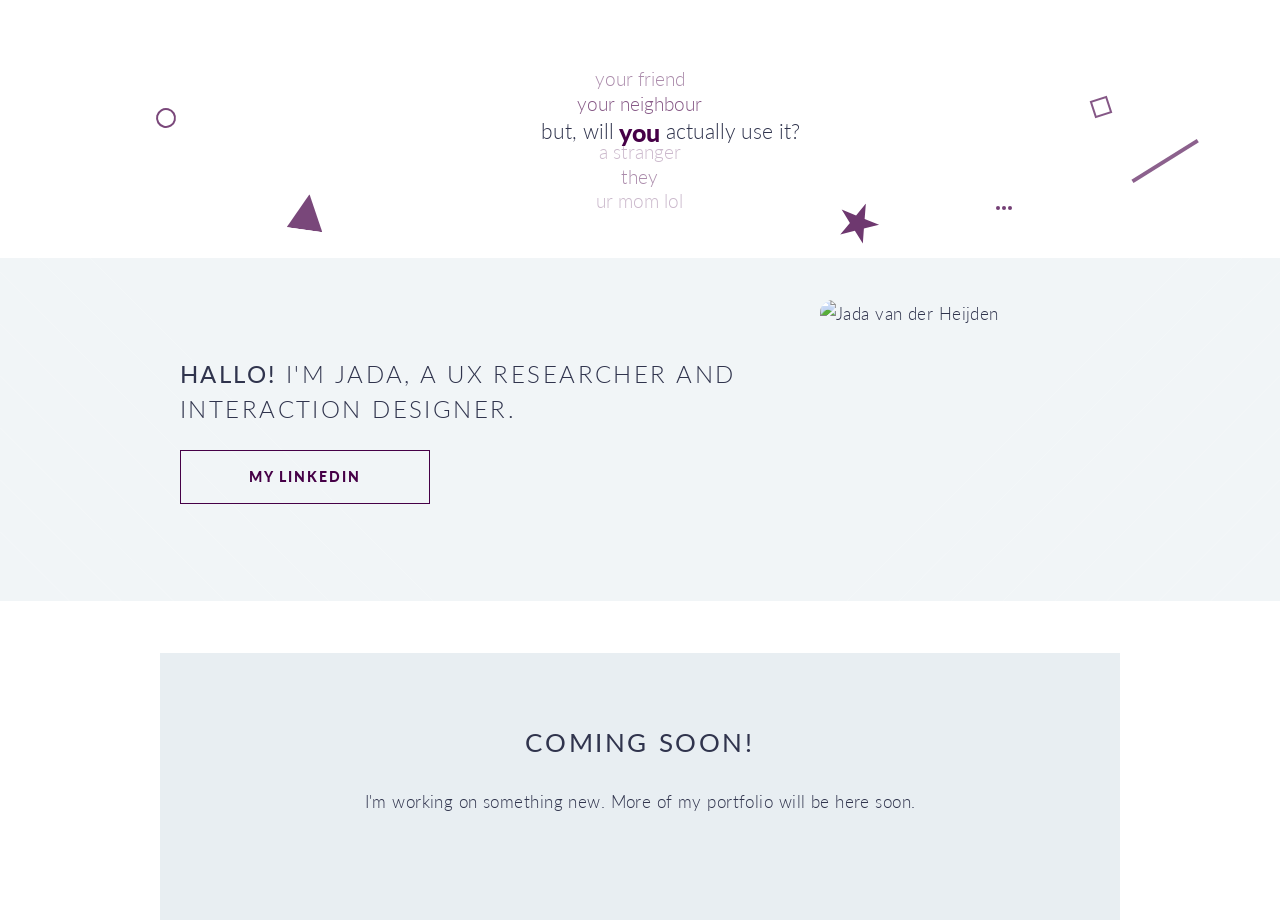
==== index.html @ 5bdb4627 "Slight title change" ====
<!DOCTYPE HTML>
<!--
	Twenty by HTML5 UP (Customized for Jada van der Heijden)
	Structure: Perspective Banner -> About Me -> Coming Soon
-->
<html>
	<head>
		<title>Jada van der Heijden: UX Researcher & Interaction Designer</title>
		<meta charset="utf-8" />
		<meta name="viewport" content="width=device-width, initial-scale=1, user-scalable=no" />
		<link rel="stylesheet" href="assets/css/main.css" />
		<noscript><link rel="stylesheet" href="assets/css/noscript.css" /></noscript>
	</head>
	<body class="index is-preload">
		<div id="page-wrapper">

			<!-- 1. Action / Hook Banner Section -->
			<section id="banner">
				<div class="hero-shapes" aria-hidden="true">
					<span class="hero-shape hero-shape--ring"></span>
					<span class="hero-shape hero-shape--diamond"></span>
					<span class="hero-shape hero-shape--triangle"></span>
					<span class="hero-shape hero-shape--dots"></span>
					<span class="hero-shape hero-shape--dash"></span>
					<span class="hero-shape hero-shape--star"></span>
				</div>
				<div class="inner">
					<div class="hero-tagline">
						<div class="perspective-carousel" id="carouselContainer" aria-label="Different perspectives on who will use it">
							<span class="perspective-word word-far" id="w0">your friend</span>
							<span class="perspective-word word-mid" id="w1">your neighbour</span>
							<span class="perspective-word word-focus" id="w2"><span class="hero-prefix">but, will</span><span class="perspective-name">you</span><span class="hero-suffix">actually use it?</span></span>
							<span class="perspective-word word-near" id="w3">a stranger</span>
							<span class="perspective-word word-mid" id="w4">they</span>
							<span class="perspective-word word-far" id="w5">your child</span>
						</div>
					</div>
				</div>
			</section>

			<!-- 2. About Me Section -->
			<article id="main">
				<section class="wrapper style2 special-alt home-about">
					<div class="row gtr-50 container aln-middle">
						<div class="col-8 col-12-narrower">
							<h2><strong>Hallo!</strong> I'm Jada, a UX researcher and interaction designer.</h2>
							<ul class="buttons">
								<li><a href="https://www.linkedin.com/in/jadavdheijden" class="button">My LinkedIn</a></li>
							</ul>
						</div>
						<div id="profile-picture" class="col-4 col-12-narrower">
							<img src="images/jada-profile.jpg" alt="Jada van der Heijden" />
						</div>
					</div>
				</section>

				<section class="wrapper style3 container special">
					<h2><strong>Coming soon!</strong></h2>
					<p>I'm working on something new. More of my portfolio will be here soon.</p>
				</section>

			</article>

		</div>

		<!-- Scripts -->
		<script src="assets/js/jquery.min.js"></script>
		<script src="assets/js/jquery.dropotron.min.js"></script>
		<script src="assets/js/jquery.scrolly.min.js"></script>
		<script src="assets/js/jquery.scrollex.min.js"></script>
		<script src="assets/js/browser.min.js"></script>
		<script src="assets/js/breakpoints.min.js"></script>
		<script src="assets/js/util.js"></script>
		<script src="assets/js/main.js"></script>

	</body>
</html>
---- assets/css/main.css ----
@import url("fontawesome-all.min.css");
@import url("https://fonts.googleapis.com/css?family=Lato:300,400,900");

/*
	Twenty by HTML5 UP
	html5up.net | @ajlkn
	Free for personal and commercial use under the CCA 3.0 license (html5up.net/license)
*/

html, body, div, span, applet, object,
iframe, h1, h2, h3, h4, h5, h6, p, blockquote,
pre, a, abbr, acronym, address, big, cite,
code, del, dfn, em, img, ins, kbd, q, s, samp,
small, strike, strong, sub, sup, tt, var, b,
u, i, center, dl, dt, dd, ol, ul, li, fieldset,
form, label, legend, table, caption, tbody,
tfoot, thead, tr, th, td, article, aside,
canvas, details, embed, figure, figcaption,
footer, header, hgroup, menu, nav, output, ruby,
section, summary, time, mark, audio, video {
	margin: 0;
	padding: 0;
	border: 0;
	font-size: 100%;
	/* font: inherit; */
	vertical-align: baseline;}

article, aside, details, figcaption, figure,
footer, header, hgroup, menu, nav, section {
	display: block;}

body {
	line-height: 1;
}

ol, ul {
	list-style: none;
}

blockquote, q {
	quotes: none;
}

	blockquote:before, blockquote:after, q:before, q:after {
		content: '';
		content: none;
	}

table {
	border-collapse: collapse;
	border-spacing: 0;
}

body {
	-webkit-text-size-adjust: none;
}

mark {
	background-color: transparent;
	color: inherit;
}

input::-moz-focus-inner {
	border: 0;
	padding: 0;
}

input, select, textarea {
	-moz-appearance: none;
	-webkit-appearance: none;
	-ms-appearance: none;
	appearance: none;
}

/* Basic */

	html {
		box-sizing: border-box;
	}

	*, *:before, *:after {
		box-sizing: inherit;
	}

	body {
		background: #f3f6fa;
	}

		body.is-preload *, body.is-preload *:before, body.is-preload *:after {
			-moz-animation: none !important;
			-webkit-animation: none !important;
			-ms-animation: none !important;
			animation: none !important;
			-moz-transition: none !important;
			-webkit-transition: none !important;
			-ms-transition: none !important;
			transition: none !important;
		}

	body, input, select, textarea {
		color: #7c8081;
		font-family: 'Lato', sans-serif;
		font-size: 15pt;
		font-weight: 300;
		letter-spacing: 0.025em;
		line-height: 1.75em;
	}

	a {
		-moz-transition: color 0.2s ease-in-out, border-color 0.2s ease-in-out, background-color 0.2s ease-in-out;
		-webkit-transition: color 0.2s ease-in-out, border-color 0.2s ease-in-out, background-color 0.2s ease-in-out;
		-ms-transition: color 0.2s ease-in-out, border-color 0.2s ease-in-out, background-color 0.2s ease-in-out;
		transition: color 0.2s ease-in-out, border-color 0.2s ease-in-out, background-color 0.2s ease-in-out;
		color: #3fb1a3;
		text-decoration: none;
		border-bottom: dotted 1px;
	}

		a:hover {
			border-bottom-color: transparent;
		}

	strong, b {
		font-weight: 400;
	}

	p, ul, ol, dl, table, blockquote {
		margin: 0 0 2em 0;
	}

	h1, h2, h3, h4, h5, h6 {
		color: inherit;
		font-weight: 300;
		line-height: 1.75em;
		margin-bottom: 1em;
		text-transform: uppercase;
	}

		h1 a, h2 a, h3 a, h4 a, h5 a, h6 a {
			color: inherit;
			text-decoration: none;
			border: 0;
		}

	h2 {
		font-size: 1.5em;
		letter-spacing: 0.1em;
	}

	h3 {
		font-size: 1.15em;
		letter-spacing: 0.025em;
	}

	sub {
		font-size: 0.8em;
		position: relative;
		top: 0.5em;
	}

	sup {
		font-size: 0.8em;
		position: relative;
		top: -0.5em;
	}

	hr {
		border-top: solid 1px rgba(124, 128, 129, 0.2);
		border: 0;
		margin-bottom: 1.5em;
	}

	blockquote {
		border-left: solid 0.5em rgba(124, 128, 129, 0.2);
		font-style: italic;
		padding: 1em 0 1em 2em;
	}

/* Container */

	.container {
		margin: 0 auto;
		max-width: 100%;
		width: 1400px;
	}

		.container.medium {
			width: 1050px;
		}

		@media screen and (max-width: 1680px) {

			.container {
				width: 1200px;
			}

				.container.medium {
					width: 900px;
				}

		}

		@media screen and (max-width: 1280px) {

			.container {
				width: 960px;
			}

				.container.medium {
					width: 735px;
				}

		}

		@media screen and (max-width: 980px) {

			.container {
				width: 95%;
			}

				.container.medium {
					width: 71.25%;
				}

		}

		@media screen and (max-width: 840px) {

			.container {
				width: 95%;
			}

				.container.medium {
					width: 95%;
				}

		}

		@media screen and (max-width: 736px) {

			.container {
				width: 100%;
			}

				.container.medium {
					width: 100%;
				}

		}

/* Row */

	.row {
		display: flex;
		flex-wrap: wrap;
		box-sizing: border-box;
		align-items: stretch;
	}

		.row > * {
			box-sizing: border-box;
		}

		.row.gtr-uniform > * > :last-child {
			margin-bottom: 0;
		}

		.row.aln-left {
			justify-content: flex-start;
		}

		.row.aln-center {
			justify-content: center;
		}

		.row.aln-right {
			justify-content: flex-end;
		}

		.row.aln-top {
			align-items: flex-start;
		}

		.row.aln-middle {
			align-items: center;
		}

		.row.aln-bottom {
			align-items: flex-end;
		}

		.row > .imp {
			order: -1;
		}

		.row > .col-1 {
			width: 8.33333%;
		}

		.row > .off-1 {
			margin-left: 8.33333%;
		}

		.row > .col-2 {
			width: 16.66667%;
		}

		.row > .off-2 {
			margin-left: 16.66667%;
		}

		.row > .col-3 {
			width: 25%;
		}

		.row > .off-3 {
			margin-left: 25%;
		}

		.row > .col-4 {
			width: 33.33333%;
		}

		.row > .off-4 {
			margin-left: 33.33333%;
		}

		.row > .col-5 {
			width: 41.66667%;
		}

		.row > .off-5 {
			margin-left: 41.66667%;
		}

		.row > .col-6 {
			width: 50%;
		}

		.row > .off-6 {
			margin-left: 50%;
		}

		.row > .col-7 {
			width: 58.33333%;
		}

		.row > .off-7 {
			margin-left: 58.33333%;
		}

		.row > .col-8 {
			width: 66.66667%;
		}

		.row > .off-8 {
			margin-left: 66.66667%;
		}

		.row > .col-9 {
			width: 75%;
		}

		.row > .off-9 {
			margin-left: 75%;
		}

		.row > .col-10 {
			width: 83.33333%;
		}

		.row > .off-10 {
			margin-left: 83.33333%;
		}

		.row > .col-11 {
			width: 91.66667%;
		}

		.row > .off-11 {
			margin-left: 91.66667%;
		}

		.row > .col-12 {
			width: 100%;
		}

		.row > .off-12 {
			margin-left: 100%;
		}

		.row.gtr-0 {
			margin-top: 0px;
			margin-left: 0px;
		}

			.row.gtr-0 > * {
				padding: 0px 0 0 0px;
			}

			.row.gtr-0.gtr-uniform {
				margin-top: 0px;
			}

				.row.gtr-0.gtr-uniform > * {
					padding-top: 0px;
				}

		.row.gtr-25 {
			margin-top: -12.5px;
			margin-left: -12.5px;
		}

			.row.gtr-25 > * {
				padding: 12.5px 0 0 12.5px;
			}

			.row.gtr-25.gtr-uniform {
				margin-top: -12.5px;
			}

				.row.gtr-25.gtr-uniform > * {
					padding-top: 12.5px;
				}

		.row.gtr-50 {
			margin-top: -25px;
			margin-left: -25px;
		}

			.row.gtr-50 > * {
				padding: 25px 0 0 25px;
			}

			.row.gtr-50.gtr-uniform {
				margin-top: -25px;
			}

				.row.gtr-50.gtr-uniform > * {
					padding-top: 25px;
				}

		.row {
			margin-top: -50px;
			margin-left: -50px;
		}

			.row > * {
				padding: 50px 0 0 50px;
			}

			.row.gtr-uniform {
				margin-top: -50px;
			}

				.row.gtr-uniform > * {
					padding-top: 50px;
				}

		.row.gtr-150 {
			margin-top: -75px;
			margin-left: -75px;
		}

			.row.gtr-150 > * {
				padding: 75px 0 0 75px;
			}

			.row.gtr-150.gtr-uniform {
				margin-top: -75px;
			}

				.row.gtr-150.gtr-uniform > * {
					padding-top: 75px;
				}

		.row.gtr-200 {
			margin-top: -100px;
			margin-left: -100px;
		}

			.row.gtr-200 > * {
				padding: 100px 0 0 100px;
			}

			.row.gtr-200.gtr-uniform {
				margin-top: -100px;
			}

				.row.gtr-200.gtr-uniform > * {
					padding-top: 100px;
				}

		@media screen and (max-width: 1680px) {

			.row {
				display: flex;
				flex-wrap: wrap;
				box-sizing: border-box;
				align-items: stretch;
			}

				.row > * {
					box-sizing: border-box;
				}

				.row.gtr-uniform > * > :last-child {
					margin-bottom: 0;
				}

				.row.aln-left {
					justify-content: flex-start;
				}

				.row.aln-center {
					justify-content: center;
				}

				.row.aln-right {
					justify-content: flex-end;
				}

				.row.aln-top {
					align-items: flex-start;
				}

				.row.aln-middle {
					align-items: center;
				}

				.row.aln-bottom {
					align-items: flex-end;
				}

				.row > .imp-wide {
					order: -1;
				}

				.row > .col-1-wide {
					width: 8.33333%;
				}

				.row > .off-1-wide {
					margin-left: 8.33333%;
				}

				.row > .col-2-wide {
					width: 16.66667%;
				}

				.row > .off-2-wide {
					margin-left: 16.66667%;
				}

				.row > .col-3-wide {
					width: 25%;
				}

				.row > .off-3-wide {
					margin-left: 25%;
				}

				.row > .col-4-wide {
					width: 33.33333%;
				}

				.row > .off-4-wide {
					margin-left: 33.33333%;
				}

				.row > .col-5-wide {
					width: 41.66667%;
				}

				.row > .off-5-wide {
					margin-left: 41.66667%;
				}

				.row > .col-6-wide {
					width: 50%;
				}

				.row > .off-6-wide {
					margin-left: 50%;
				}

				.row > .col-7-wide {
					width: 58.33333%;
				}

				.row > .off-7-wide {
					margin-left: 58.33333%;
				}

				.row > .col-8-wide {
					width: 66.66667%;
				}

				.row > .off-8-wide {
					margin-left: 66.66667%;
				}

				.row > .col-9-wide {
					width: 75%;
				}

				.row > .off-9-wide {
					margin-left: 75%;
				}

				.row > .col-10-wide {
					width: 83.33333%;
				}

				.row > .off-10-wide {
					margin-left: 83.33333%;
				}

				.row > .col-11-wide {
					width: 91.66667%;
				}

				.row > .off-11-wide {
					margin-left: 91.66667%;
				}

				.row > .col-12-wide {
					width: 100%;
				}

				.row > .off-12-wide {
					margin-left: 100%;
				}

				.row.gtr-0 {
					margin-top: 0px;
					margin-left: 0px;
				}

					.row.gtr-0 > * {
						padding: 0px 0 0 0px;
					}

					.row.gtr-0.gtr-uniform {
						margin-top: 0px;
					}

						.row.gtr-0.gtr-uniform > * {
							padding-top: 0px;
						}

				.row.gtr-25 {
					margin-top: -10px;
					margin-left: -10px;
				}

					.row.gtr-25 > * {
						padding: 10px 0 0 10px;
					}

					.row.gtr-25.gtr-uniform {
						margin-top: -10px;
					}

						.row.gtr-25.gtr-uniform > * {
							padding-top: 10px;
						}

				.row.gtr-50 {
					margin-top: -20px;
					margin-left: -20px;
				}

					.row.gtr-50 > * {
						padding: 20px 0 0 20px;
					}

					.row.gtr-50.gtr-uniform {
						margin-top: -20px;
					}

						.row.gtr-50.gtr-uniform > * {
							padding-top: 20px;
						}

				.row {
					margin-top: -40px;
					margin-left: -40px;
				}

					.row > * {
						padding: 40px 0 0 40px;
					}

					.row.gtr-uniform {
						margin-top: -40px;
					}

						.row.gtr-uniform > * {
							padding-top: 40px;
						}

				.row.gtr-150 {
					margin-top: -60px;
					margin-left: -60px;
				}

					.row.gtr-150 > * {
						padding: 60px 0 0 60px;
					}

					.row.gtr-150.gtr-uniform {
						margin-top: -60px;
					}

						.row.gtr-150.gtr-uniform > * {
							padding-top: 60px;
						}

				.row.gtr-200 {
					margin-top: -80px;
					margin-left: -80px;
				}

					.row.gtr-200 > * {
						padding: 80px 0 0 80px;
					}

					.row.gtr-200.gtr-uniform {
						margin-top: -80px;
					}

						.row.gtr-200.gtr-uniform > * {
							padding-top: 80px;
						}

		}

		@media screen and (max-width: 1280px) {

			.row {
				display: flex;
				flex-wrap: wrap;
				box-sizing: border-box;
				align-items: stretch;
			}

				.row > * {
					box-sizing: border-box;
				}

				.row.gtr-uniform > * > :last-child {
					margin-bottom: 0;
				}

				.row.aln-left {
					justify-content: flex-start;
				}

				.row.aln-center {
					justify-content: center;
				}

				.row.aln-right {
					justify-content: flex-end;
				}

				.row.aln-top {
					align-items: flex-start;
				}

				.row.aln-middle {
					align-items: center;
				}

				.row.aln-bottom {
					align-items: flex-end;
				}

				.row > .imp-normal {
					order: -1;
				}

				.row > .col-1-normal {
					width: 8.33333%;
				}

				.row > .off-1-normal {
					margin-left: 8.33333%;
				}

				.row > .col-2-normal {
					width: 16.66667%;
				}

				.row > .off-2-normal {
					margin-left: 16.66667%;
				}

				.row > .col-3-normal {
					width: 25%;
				}

				.row > .off-3-normal {
					margin-left: 25%;
				}

				.row > .col-4-normal {
					width: 33.33333%;
				}

				.row > .off-4-normal {
					margin-left: 33.33333%;
				}

				.row > .col-5-normal {
					width: 41.66667%;
				}

				.row > .off-5-normal {
					margin-left: 41.66667%;
				}

				.row > .col-6-normal {
					width: 50%;
				}

				.row > .off-6-normal {
					margin-left: 50%;
				}

				.row > .col-7-normal {
					width: 58.33333%;
				}

				.row > .off-7-normal {
					margin-left: 58.33333%;
				}

				.row > .col-8-normal {
					width: 66.66667%;
				}

				.row > .off-8-normal {
					margin-left: 66.66667%;
				}

				.row > .col-9-normal {
					width: 75%;
				}

				.row > .off-9-normal {
					margin-left: 75%;
				}

				.row > .col-10-normal {
					width: 83.33333%;
				}

				.row > .off-10-normal {
					margin-left: 83.33333%;
				}

				.row > .col-11-normal {
					width: 91.66667%;
				}

				.row > .off-11-normal {
					margin-left: 91.66667%;
				}

				.row > .col-12-normal {
					width: 100%;
				}

				.row > .off-12-normal {
					margin-left: 100%;
				}

				.row.gtr-0 {
					margin-top: 0px;
					margin-left: 0px;
				}

					.row.gtr-0 > * {
						padding: 0px 0 0 0px;
					}

					.row.gtr-0.gtr-uniform {
						margin-top: 0px;
					}

						.row.gtr-0.gtr-uniform > * {
							padding-top: 0px;
						}

				.row.gtr-25 {
					margin-top: -10px;
					margin-left: -10px;
				}

					.row.gtr-25 > * {
						padding: 10px 0 0 10px;
					}

					.row.gtr-25.gtr-uniform {
						margin-top: -10px;
					}

						.row.gtr-25.gtr-uniform > * {
							padding-top: 10px;
						}

				.row.gtr-50 {
					margin-top: -20px;
					margin-left: -20px;
				}

					.row.gtr-50 > * {
						padding: 20px 0 0 20px;
					}

					.row.gtr-50.gtr-uniform {
						margin-top: -20px;
					}

						.row.gtr-50.gtr-uniform > * {
							padding-top: 20px;
						}

				.row {
					margin-top: -40px;
					margin-left: -40px;
				}

					.row > * {
						padding: 40px 0 0 40px;
					}

					.row.gtr-uniform {
						margin-top: -40px;
					}

						.row.gtr-uniform > * {
							padding-top: 40px;
						}

				.row.gtr-150 {
					margin-top: -60px;
					margin-left: -60px;
				}

					.row.gtr-150 > * {
						padding: 60px 0 0 60px;
					}

					.row.gtr-150.gtr-uniform {
						margin-top: -60px;
					}

						.row.gtr-150.gtr-uniform > * {
							padding-top: 60px;
						}

				.row.gtr-200 {
					margin-top: -80px;
					margin-left: -80px;
				}

					.row.gtr-200 > * {
						padding: 80px 0 0 80px;
					}

					.row.gtr-200.gtr-uniform {
						margin-top: -80px;
					}

						.row.gtr-200.gtr-uniform > * {
							padding-top: 80px;
						}

		}

		@media screen and (max-width: 980px) {

			.row {
				display: flex;
				flex-wrap: wrap;
				box-sizing: border-box;
				align-items: stretch;
			}

				.row > * {
					box-sizing: border-box;
				}

				.row.gtr-uniform > * > :last-child {
					margin-bottom: 0;
				}

				.row.aln-left {
					justify-content: flex-start;
				}

				.row.aln-center {
					justify-content: center;
				}

				.row.aln-right {
					justify-content: flex-end;
				}

				.row.aln-top {
					align-items: flex-start;
				}

				.row.aln-middle {
					align-items: center;
				}

				.row.aln-bottom {
					align-items: flex-end;
				}

				.row > .imp-narrow {
					order: -1;
				}

				.row > .col-1-narrow {
					width: 8.33333%;
				}

				.row > .off-1-narrow {
					margin-left: 8.33333%;
				}

				.row > .col-2-narrow {
					width: 16.66667%;
				}

				.row > .off-2-narrow {
					margin-left: 16.66667%;
				}

				.row > .col-3-narrow {
					width: 25%;
				}

				.row > .off-3-narrow {
					margin-left: 25%;
				}

				.row > .col-4-narrow {
					width: 33.33333%;
				}

				.row > .off-4-narrow {
					margin-left: 33.33333%;
				}

				.row > .col-5-narrow {
					width: 41.66667%;
				}

				.row > .off-5-narrow {
					margin-left: 41.66667%;
				}

				.row > .col-6-narrow {
					width: 50%;
				}

				.row > .off-6-narrow {
					margin-left: 50%;
				}

				.row > .col-7-narrow {
					width: 58.33333%;
				}

				.row > .off-7-narrow {
					margin-left: 58.33333%;
				}

				.row > .col-8-narrow {
					width: 66.66667%;
				}

				.row > .off-8-narrow {
					margin-left: 66.66667%;
				}

				.row > .col-9-narrow {
					width: 75%;
				}

				.row > .off-9-narrow {
					margin-left: 75%;
				}

				.row > .col-10-narrow {
					width: 83.33333%;
				}

				.row > .off-10-narrow {
					margin-left: 83.33333%;
				}

				.row > .col-11-narrow {
					width: 91.66667%;
				}

				.row > .off-11-narrow {
					margin-left: 91.66667%;
				}

				.row > .col-12-narrow {
					width: 100%;
				}

				.row > .off-12-narrow {
					margin-left: 100%;
				}

				.row.gtr-0 {
					margin-top: 0px;
					margin-left: 0px;
				}

					.row.gtr-0 > * {
						padding: 0px 0 0 0px;
					}

					.row.gtr-0.gtr-uniform {
						margin-top: 0px;
					}

						.row.gtr-0.gtr-uniform > * {
							padding-top: 0px;
						}

				.row.gtr-25 {
					margin-top: -7.5px;
					margin-left: -7.5px;
				}

					.row.gtr-25 > * {
						padding: 7.5px 0 0 7.5px;
					}

					.row.gtr-25.gtr-uniform {
						margin-top: -7.5px;
					}

						.row.gtr-25.gtr-uniform > * {
							padding-top: 7.5px;
						}

				.row.gtr-50 {
					margin-top: -15px;
					margin-left: -15px;
				}

					.row.gtr-50 > * {
						padding: 15px 0 0 15px;
					}

					.row.gtr-50.gtr-uniform {
						margin-top: -15px;
					}

						.row.gtr-50.gtr-uniform > * {
							padding-top: 15px;
						}

				.row {
					margin-top: -30px;
					margin-left: -30px;
				}

					.row > * {
						padding: 30px 0 0 30px;
					}

					.row.gtr-uniform {
						margin-top: -30px;
					}

						.row.gtr-uniform > * {
							padding-top: 30px;
						}

				.row.gtr-150 {
					margin-top: -45px;
					margin-left: -45px;
				}

					.row.gtr-150 > * {
						padding: 45px 0 0 45px;
					}

					.row.gtr-150.gtr-uniform {
						margin-top: -45px;
					}

						.row.gtr-150.gtr-uniform > * {
							padding-top: 45px;
						}

				.row.gtr-200 {
					margin-top: -60px;
					margin-left: -60px;
				}

					.row.gtr-200 > * {
						padding: 60px 0 0 60px;
					}

					.row.gtr-200.gtr-uniform {
						margin-top: -60px;
					}

						.row.gtr-200.gtr-uniform > * {
							padding-top: 60px;
						}

		}

		@media screen and (max-width: 840px) {

			.row {
				display: flex;
				flex-wrap: wrap;
				box-sizing: border-box;
				align-items: stretch;
			}

				.row > * {
					box-sizing: border-box;
				}

				.row.gtr-uniform > * > :last-child {
					margin-bottom: 0;
				}

				.row.aln-left {
					justify-content: flex-start;
				}

				.row.aln-center {
					justify-content: center;
				}

				.row.aln-right {
					justify-content: flex-end;
				}

				.row.aln-top {
					align-items: flex-start;
				}

				.row.aln-middle {
					align-items: center;
				}

				.row.aln-bottom {
					align-items: flex-end;
				}

				.row > .imp-narrower {
					order: -1;
				}

				.row > .col-1-narrower {
					width: 8.33333%;
				}

				.row > .off-1-narrower {
					margin-left: 8.33333%;
				}

				.row > .col-2-narrower {
					width: 16.66667%;
				}

				.row > .off-2-narrower {
					margin-left: 16.66667%;
				}

				.row > .col-3-narrower {
					width: 25%;
				}

				.row > .off-3-narrower {
					margin-left: 25%;
				}

				.row > .col-4-narrower {
					width: 33.33333%;
				}

				.row > .off-4-narrower {
					margin-left: 33.33333%;
				}

				.row > .col-5-narrower {
					width: 41.66667%;
				}

				.row > .off-5-narrower {
					margin-left: 41.66667%;
				}

				.row > .col-6-narrower {
					width: 50%;
				}

				.row > .off-6-narrower {
					margin-left: 50%;
				}

				.row > .col-7-narrower {
					width: 58.33333%;
				}

				.row > .off-7-narrower {
					margin-left: 58.33333%;
				}

				.row > .col-8-narrower {
					width: 66.66667%;
				}

				.row > .off-8-narrower {
					margin-left: 66.66667%;
				}

				.row > .col-9-narrower {
					width: 75%;
				}

				.row > .off-9-narrower {
					margin-left: 75%;
				}

				.row > .col-10-narrower {
					width: 83.33333%;
				}

				.row > .off-10-narrower {
					margin-left: 83.33333%;
				}

				.row > .col-11-narrower {
					width: 91.66667%;
				}

				.row > .off-11-narrower {
					margin-left: 91.66667%;
				}

				.row > .col-12-narrower {
					width: 100%;
				}

				.row > .off-12-narrower {
					margin-left: 100%;
				}

				.row.gtr-0 {
					margin-top: 0px;
					margin-left: 0px;
				}

					.row.gtr-0 > * {
						padding: 0px 0 0 0px;
					}

					.row.gtr-0.gtr-uniform {
						margin-top: 0px;
					}

						.row.gtr-0.gtr-uniform > * {
							padding-top: 0px;
						}

				.row.gtr-25 {
					margin-top: -7.5px;
					margin-left: -7.5px;
				}

					.row.gtr-25 > * {
						padding: 7.5px 0 0 7.5px;
					}

					.row.gtr-25.gtr-uniform {
						margin-top: -7.5px;
					}

						.row.gtr-25.gtr-uniform > * {
							padding-top: 7.5px;
						}

				.row.gtr-50 {
					margin-top: -15px;
					margin-left: -15px;
				}

					.row.gtr-50 > * {
						padding: 15px 0 0 15px;
					}

					.row.gtr-50.gtr-uniform {
						margin-top: -15px;
					}

						.row.gtr-50.gtr-uniform > * {
							padding-top: 15px;
						}

				.row {
					margin-top: -30px;
					margin-left: -30px;
				}

					.row > * {
						padding: 30px 0 0 30px;
					}

					.row.gtr-uniform {
						margin-top: -30px;
					}

						.row.gtr-uniform > * {
							padding-top: 30px;
						}

				.row.gtr-150 {
					margin-top: -45px;
					margin-left: -45px;
				}

					.row.gtr-150 > * {
						padding: 45px 0 0 45px;
					}

					.row.gtr-150.gtr-uniform {
						margin-top: -45px;
					}

						.row.gtr-150.gtr-uniform > * {
							padding-top: 45px;
						}

				.row.gtr-200 {
					margin-top: -60px;
					margin-left: -60px;
				}

					.row.gtr-200 > * {
						padding: 60px 0 0 60px;
					}

					.row.gtr-200.gtr-uniform {
						margin-top: -60px;
					}

						.row.gtr-200.gtr-uniform > * {
							padding-top: 60px;
						}

		}

		@media screen and (max-width: 736px) {

			.row {
				display: flex;
				flex-wrap: wrap;
				box-sizing: border-box;
				align-items: stretch;
			}

				.row > * {
					box-sizing: border-box;
				}

				.row.gtr-uniform > * > :last-child {
					margin-bottom: 0;
				}

				.row.aln-left {
					justify-content: flex-start;
				}

				.row.aln-center {
					justify-content: center;
				}

				.row.aln-right {
					justify-content: flex-end;
				}

				.row.aln-top {
					align-items: flex-start;
				}

				.row.aln-middle {
					align-items: center;
				}

				.row.aln-bottom {
					align-items: flex-end;
				}

				.row > .imp-mobile {
					order: -1;
				}

				.row > .col-1-mobile {
					width: 8.33333%;
				}

				.row > .off-1-mobile {
					margin-left: 8.33333%;
				}

				.row > .col-2-mobile {
					width: 16.66667%;
				}

				.row > .off-2-mobile {
					margin-left: 16.66667%;
				}

				.row > .col-3-mobile {
					width: 25%;
				}

				.row > .off-3-mobile {
					margin-left: 25%;
				}

				.row > .col-4-mobile {
					width: 33.33333%;
				}

				.row > .off-4-mobile {
					margin-left: 33.33333%;
				}

				.row > .col-5-mobile {
					width: 41.66667%;
				}

				.row > .off-5-mobile {
					margin-left: 41.66667%;
				}

				.row > .col-6-mobile {
					width: 50%;
				}

				.row > .off-6-mobile {
					margin-left: 50%;
				}

				.row > .col-7-mobile {
					width: 58.33333%;
				}

				.row > .off-7-mobile {
					margin-left: 58.33333%;
				}

				.row > .col-8-mobile {
					width: 66.66667%;
				}

				.row > .off-8-mobile {
					margin-left: 66.66667%;
				}

				.row > .col-9-mobile {
					width: 75%;
				}

				.row > .off-9-mobile {
					margin-left: 75%;
				}

				.row > .col-10-mobile {
					width: 83.33333%;
				}

				.row > .off-10-mobile {
					margin-left: 83.33333%;
				}

				.row > .col-11-mobile {
					width: 91.66667%;
				}

				.row > .off-11-mobile {
					margin-left: 91.66667%;
				}

				.row > .col-12-mobile {
					width: 100%;
				}

				.row > .off-12-mobile {
					margin-left: 100%;
				}

				.row.gtr-0 {
					margin-top: 0px;
					margin-left: 0px;
				}

					.row.gtr-0 > * {
						padding: 0px 0 0 0px;
					}

					.row.gtr-0.gtr-uniform {
						margin-top: 0px;
					}

						.row.gtr-0.gtr-uniform > * {
							padding-top: 0px;
						}

				.row.gtr-25 {
					margin-top: -7.5px;
					margin-left: -7.5px;
				}

					.row.gtr-25 > * {
						padding: 7.5px 0 0 7.5px;
					}

					.row.gtr-25.gtr-uniform {
						margin-top: -7.5px;
					}

						.row.gtr-25.gtr-uniform > * {
							padding-top: 7.5px;
						}

				.row.gtr-50 {
					margin-top: -15px;
					margin-left: -15px;
				}

					.row.gtr-50 > * {
						padding: 15px 0 0 15px;
					}

					.row.gtr-50.gtr-uniform {
						margin-top: -15px;
					}

						.row.gtr-50.gtr-uniform > * {
							padding-top: 15px;
						}

				.row {
					margin-top: -30px;
					margin-left: -30px;
				}

					.row > * {
						padding: 30px 0 0 30px;
					}

					.row.gtr-uniform {
						margin-top: -30px;
					}

						.row.gtr-uniform > * {
							padding-top: 30px;
						}

				.row.gtr-150 {
					margin-top: -45px;
					margin-left: -45px;
				}

					.row.gtr-150 > * {
						padding: 45px 0 0 45px;
					}

					.row.gtr-150.gtr-uniform {
						margin-top: -45px;
					}

						.row.gtr-150.gtr-uniform > * {
							padding-top: 45px;
						}

				.row.gtr-200 {
					margin-top: -60px;
					margin-left: -60px;
				}

					.row.gtr-200 > * {
						padding: 60px 0 0 60px;
					}

					.row.gtr-200.gtr-uniform {
						margin-top: -60px;
					}

						.row.gtr-200.gtr-uniform > * {
							padding-top: 60px;
						}

		}

/* Section/Article */

	section.special, article.special {
		text-align: center;
	}

	header.major {
		padding-bottom: 2em;
	}

	header.special {
		margin-bottom: 5em;
		padding-top: 7em;
		position: relative;
		text-align: center;
	}

		header.special:before, header.special:after {
			border-bottom: solid 1.5px;
			border-top: solid 1.5px;
			content: '';
			height: 7px;
			opacity: 0.1;
			position: absolute;
			top: 1.75em;
			width: 43%;
		}

		header.special:before {
			left: 0;
		}

		header.special:after {
			right: 0;
		}

		header.special h2 {
			margin-bottom: 0;
		}

		header.special h2 + p {
			margin-bottom: 0;
			padding-top: 1.5em;
		}

		header.special .icon {
			cursor: default;
			height: 7em;
			left: 0;
			position: absolute;
			text-align: center;
			top: 1em;
			width: 100%;
		}

			header.special .icon:before {
				font-size: 3.5em;
				opacity: 0.35;
			}

	footer > :last-child {
		margin-bottom: 0;
	}

	footer.major {
		padding-top: 3em;
	}

/* Form */

	input[type="text"],
	input[type="password"],
	input[type="email"],
	textarea {
		-moz-transition: background-color 0.2s ease-in-out, border-color 0.2s ease-in-out;
		-webkit-transition: background-color 0.2s ease-in-out, border-color 0.2s ease-in-out;
		-ms-transition: background-color 0.2s ease-in-out, border-color 0.2s ease-in-out;
		transition: background-color 0.2s ease-in-out, border-color 0.2s ease-in-out;
		-moz-appearance: none;
		-webkit-appearance: none;
		-ms-appearance: none;
		appearance: none;
		background: none;
		border: solid 1px rgba(124, 128, 129, 0.2);
		border-radius: 0;
		color: inherit;
		display: block;
		padding: 0.75em;
		text-decoration: none;
		width: 100%;
		outline: 0;
	}

		input[type="text"]:focus,
		input[type="password"]:focus,
		input[type="email"]:focus,
		textarea:focus {
			border-color: #83d3c9;
		}

	input[type="text"],
	input[type="password"],
	input[type="email"] {
		line-height: 1em;
	}

	::-webkit-input-placeholder {
		color: inherit;
		opacity: 0.5;
		position: relative;
		top: 3px;
	}

	:-moz-placeholder {
		color: inherit;
		opacity: 0.5;
	}

	::-moz-placeholder {
		color: inherit;
		opacity: 0.5;
	}

	:-ms-input-placeholder {
		color: inherit;
		opacity: 0.5;
	}

/* Image */

	.image {
		border: 0;
		position: relative;
	}

		.image:before {
			background: url("images/overlay.png");
			content: '';
			height: 100%;
			left: 0;
			position: absolute;
			top: 0;
			width: 100%;
		}

		.image.fit {
			display: block;
		}

			.image.fit img {
				display: block;
				width: 100%;
			}

		.image.featured {
			display: block;
			margin: 0 0 2em 0;
		}

			.image.featured img {
				display: block;
				width: 100%;
			}

/* Icon */

	.icon {
		text-decoration: none;
		position: relative;
	}

		.icon:before {
			-moz-osx-font-smoothing: grayscale;
			-webkit-font-smoothing: antialiased;
			display: inline-block;
			font-style: normal;
			font-variant: normal;
			text-rendering: auto;
			line-height: 1;
			text-transform: none !important;
			font-family: 'Font Awesome 5 Free';
			font-weight: 400;
		}

		.icon.solid:before {
			font-weight: 900;
		}

		.icon:before {
			line-height: inherit;
		}

		.icon.brands:before {
			font-family: 'Font Awesome 5 Brands';
		}

		.icon.circle {
			-moz-transition: all 0.2s ease-in-out;
			-webkit-transition: all 0.2s ease-in-out;
			-ms-transition: all 0.2s ease-in-out;
			transition: all 0.2s ease-in-out;
			border: 0;
			border-radius: 100%;
			display: inline-block;
			font-size: 1.25em;
			height: 2.25em;
			left: 0;
			line-height: 2.25em;
			text-align: center;
			text-decoration: none;
			top: 0;
			width: 2.25em;
		}

			.icon.circle:hover {
				top: -0.2em;
			}

			.icon.circle.fa-twitter {
				background: #70aecd;
				color: #fff;
			}

				.icon.circle.fa-twitter:hover {
					background: #7fb7d2;
				}

			.icon.circle.fa-facebook-f {
				background: #7490c3;
				color: #fff;
			}

				.icon.circle.fa-facebook-f:hover {
					background: #829bc9;
				}

			.icon.circle.fa-google-plus-g {
				background: #db6b67;
				color: #fff;
			}

				.icon.circle.fa-google-plus-g:hover {
					background: #df7b77;
				}

			.icon.circle.fa-github {
				background: #dcad8b;
				color: #fff;
			}

				.icon.circle.fa-github:hover {
					background: #e1b89b;
				}

			.icon.circle.fa-dribbble {
				background: #da83ae;
				color: #fff;
			}

				.icon.circle.fa-dribbble:hover {
					background: #df93b8;
				}

		.icon.featured {
			cursor: default;
			display: block;
			margin: 0 0 1.5em 0;
			opacity: 0.35;
			text-align: center;
		}

			.icon.featured:before {
				font-size: 5em;
				line-height: 1em;
			}

		.icon > .label {
			display: none;
		}

/* List */

	ol {
		list-style: decimal;
		padding-left: 1.25em;
	}

		ol li {
			padding-left: 0.25em;
		}

	ul {
		list-style: disc;
		padding-left: 1em;
	}

		ul li {
			padding-left: 0.5em;
		}

/* Icons */

	ul.icons {
		list-style: none;
		padding-left: 0;
		cursor: default;
	}

		ul.icons li {
			display: inline-block;
			line-height: 1em;
			padding-left: 0.5em;
		}

			ul.icons li:first-child {
				padding-left: 0;
			}

/* Featured Icons */

	ul.featured-icons {
		cursor: default;
		margin: -0.75em 0 0 0;
		opacity: 0.35;
		overflow: hidden;
		position: relative;
		list-style: none;
		padding-left: 0;
	}

		ul.featured-icons li {
			display: block;
			float: left;
			text-align: center;
			width: 50%;
			padding-left: 0;
			margin-bottom: 1em;
		}

			ul.featured-icons li .icon {
				display: inline-block;
				font-size: 5.5em;
				height: 1em;
				line-height: 1.5em;
				width: 1em;
			}

/* Buttons */

	ul.buttons {
		cursor: default;
		list-style: none;
		padding-left: 0;
	}

		ul.buttons:last-child {
			margin-bottom: 0;
		}

		ul.buttons li {
			display: inline-block;
			padding: 0 0 0 1.5em;
		}

			ul.buttons li:first-child {
				padding: 0;
			}

		ul.buttons.stacked li {
			display: block;
			padding: 1.5em 0 0 0;
		}

			ul.buttons.stacked li:first-child {
				padding: 0;
			}

/* Table */

	table {
		width: 100%;
	}

		table.default {
			width: 100%;
		}

			table.default tbody tr {
				border-bottom: solid 1px rgba(124, 128, 129, 0.2);
			}

			table.default td {
				padding: 0.5em 1em 0.5em 1em;
			}

			table.default th {
				font-weight: 400;
				padding: 0.5em 1em 0.5em 1em;
				text-align: left;
			}

			table.default thead {
				background: #7c8081;
				color: #fff;
			}

/* Button */

	input[type="button"],
	input[type="submit"],
	input[type="reset"],
	button,
	.button {
		-moz-appearance: none;
		-webkit-appearance: none;
		-ms-appearance: none;
		appearance: none;
		-moz-transition: color 0.2s ease-in-out, border-color 0.2s ease-in-out, background-color 0.2s ease-in-out;
		-webkit-transition: color 0.2s ease-in-out, border-color 0.2s ease-in-out, background-color 0.2s ease-in-out;
		-ms-transition: color 0.2s ease-in-out, border-color 0.2s ease-in-out, background-color 0.2s ease-in-out;
		transition: color 0.2s ease-in-out, border-color 0.2s ease-in-out, background-color 0.2s ease-in-out;
		background: none;
		border: solid 1px;
		border-radius: 0;
		color: inherit;
		cursor: pointer;
		display: inline-block;
		font-size: 0.8em;
		font-weight: 900;
		letter-spacing: 2px;
		min-width: 18em;
		padding: 0 0.75em;
		line-height: 3.75em;
		text-align: center;
		text-decoration: none;
		text-transform: uppercase;
	}

		input[type="button"]:hover,
		input[type="submit"]:hover,
		input[type="reset"]:hover,
		button:hover,
		.button:hover {
			background: rgba(188, 202, 206, 0.15);
			border-color: inherit;
		}

		input[type="button"].primary,
		input[type="submit"].primary,
		input[type="reset"].primary,
		button.primary,
		.button.primary {
			background: #83d3c9;
			border-color: #83d3c9;
			color: #fff !important;
		}

			input[type="button"].primary:hover,
			input[type="submit"].primary:hover,
			input[type="reset"].primary:hover,
			button.primary:hover,
			.button.primary:hover {
				background: #96dad1 !important;
				border-color: #96dad1 !important;
			}

		input[type="button"].fit,
		input[type="submit"].fit,
		input[type="reset"].fit,
		button.fit,
		.button.fit {
			width: 100%;
		}

		input[type="button"].small,
		input[type="submit"].small,
		input[type="reset"].small,
		button.small,
		.button.small {
			font-size: 0.7em;
			min-width: 14em;
			padding: 0.5em 0;
		}

/* Wrapper */

	.wrapper {
		margin-bottom: 5em;
		padding: 5em;
	}

		.wrapper.style1 {
			padding: 0;
		}

		.wrapper.style2 {
			background-color: #83d3c9;
			background-image: url("images/light-bl.svg"), url("images/light-br.svg");
			background-position: bottom left, bottom right;
			background-repeat: no-repeat, no-repeat;
			background-size: 25em, 25em;
			color: #fff;
		}

			.wrapper.style2 input[type="button"]:hover,
			.wrapper.style2 input[type="submit"]:hover,
			.wrapper.style2 input[type="reset"]:hover,
			.wrapper.style2 button:hover,
			.wrapper.style2 .button:hover {
				background: rgba(255, 255, 255, 0.15) !important;
			}

			.wrapper.style2 input[type="button"].primary,
			.wrapper.style2 input[type="submit"].primary,
			.wrapper.style2 input[type="reset"].primary,
			.wrapper.style2 button.primary,
			.wrapper.style2 .button.primary {
				background: #fff;
				border-color: #fff;
				color: #83d3c9 !important;
			}

				.wrapper.style2 input[type="button"].primary:hover,
				.wrapper.style2 input[type="submit"].primary:hover,
				.wrapper.style2 input[type="reset"].primary:hover,
				.wrapper.style2 button.primary:hover,
				.wrapper.style2 .button.primary:hover {
					border-color: inherit !important;
					color: #fff !important;
				}

		.wrapper.style3 {
			background: #fff;
			color: inherit;
		}

		.wrapper.style4 {
			background: #fff;
			color: inherit;
			padding: 4em;
		}

/* Header */

	@-moz-keyframes reveal-header {
		0% {
			top: -5em;
		}

		100% {
			top: 0;
		}
	}

	@-webkit-keyframes reveal-header {
		0% {
			top: -5em;
		}

		100% {
			top: 0;
		}
	}

	@-ms-keyframes reveal-header {
		0% {
			top: -5em;
		}

		100% {
			top: 0;
		}
	}

	@keyframes reveal-header {
		0% {
			top: -5em;
		}

		100% {
			top: 0;
		}
	}

	#header {
		background: #fff;
		box-shadow: 0 1px 2px 0 rgba(0, 0, 0, 0.075);
		color: inherit;
		cursor: default;
		font-size: 0.8em;
		left: 0;
		padding: 1em 1.5em;
		position: fixed;
		top: 0;
		width: 100%;
		z-index: 10000;
		outline-style: solid;
		outline-width: 1px;
		outline-color: #ffffff49;
	}

		#header h1 {
			font-weight: 900;
			margin: 0;
		}

			#header h1 span {
				font-weight: 300;
			}

		#header nav {
			letter-spacing: 0.075em;
			position: absolute;
			right: 1.5em;
			text-transform: uppercase;
			top: 0.75em;
		}

			#header nav ul {
				list-style: none;
				padding-left: 0;
			}

				#header nav ul li {
					display: inline-block;
					margin-left: 1.5em;
					padding-left: 0;
				}

					#header nav ul li > ul {
						display: none;
					}

					#header nav ul li a {
						border: solid 1px transparent;
						color: inherit;
						display: inline-block;
						line-height: 1em;
						padding: 0.6em 0.75em;
						text-decoration: none;
					}

					#header nav ul li input[type="button"],
					#header nav ul li input[type="submit"],
					#header nav ul li input[type="reset"],
					#header nav ul li button,
					#header nav ul li .button {
						font-size: 1em;
						min-width: 0;
						width: auto;
					}

					#header nav ul li.submenu > a {
						text-decoration: none;
					}

						#header nav ul li.submenu > a:before {
							-moz-osx-font-smoothing: grayscale;
							-webkit-font-smoothing: antialiased;
							display: inline-block;
							font-style: normal;
							font-variant: normal;
							text-rendering: auto;
							line-height: 1;
							text-transform: none !important;
							font-family: 'Font Awesome 5 Free';
							font-weight: 900;
						}

						#header nav ul li.submenu > a:before {
							content: '\f107';
							margin-right: 0.65em;
						}

					#header nav ul li.active > a, #header nav ul li:hover > a {
						-moz-transition: all 0.2s ease-in-out;
						-webkit-transition: all 0.2s ease-in-out;
						-ms-transition: all 0.2s ease-in-out;
						transition: all 0.2s ease-in-out;
						background: rgba(188, 202, 206, 0.15);
					}

					#header nav ul li.current > a {
						font-weight: 900;
					}

		#header.reveal {
			-moz-animation: reveal-header 0.5s;
			-webkit-animation: reveal-header 0.5s;
			-ms-animation: reveal-header 0.5s;
			animation: reveal-header 0.5s;
		}

		#header.alt {
			-moz-animation: none;
			-webkit-animation: none;
			-ms-animation: none;
			animation: none;
			background: transparent;
			box-shadow: none;
			color: #fff;
			padding: 2em 2.5em;
			position: absolute;
		}

			#header.alt nav {
				right: 2.5em;
				top: 1.75em;
			}

				#header.alt nav ul li.active > a, #header.alt nav ul li:hover > a {
					border: solid 1px;
				}

/* Dropotron */

	.dropotron {
		list-style: none;
		padding-left: 0;
		background: #fff;
		box-shadow: 0 1px 2px 0 rgba(0, 0, 0, 0.075);
		line-height: 2.25em;
		min-width: 13em;
		padding: 1em 0;
		text-transform: uppercase;
		margin-top: calc(-1em + 1px);
	}

		.dropotron.level-0 {
			font-size: 0.7em;
			font-weight: 400;
			margin-top: 1.5em;
		}

			.dropotron.level-0:before {
				border-bottom: solid 0.5em #fff;
				border-left: solid 0.5em transparent;
				border-right: solid 0.5em transparent;
				content: '';
				left: 0.75em;
				position: absolute;
				top: -0.45em;
			}

		.dropotron > li {
			border-top: solid 1px rgba(124, 128, 129, 0.2);
			padding-left: 0;
		}

			.dropotron > li > a {
				-moz-transition: none;
				-webkit-transition: none;
				-ms-transition: none;
				transition: none;
				color: inherit;
				text-decoration: none;
				padding: 0 1em;
				border: 0;
			}

			.dropotron > li:hover > a {
				background: #83d3c9;
				color: #fff;
			}

			.dropotron > li:first-child {
				border-top: 0;
			}

/* Banner */

	@-moz-keyframes reveal-banner {
		0% {
			opacity: 0;
		}

		100% {
			opacity: 1;
		}
	}

	@-webkit-keyframes reveal-banner {
		0% {
			opacity: 0;
		}

		100% {
			opacity: 1;
		}
	}

	@-ms-keyframes reveal-banner {
		0% {
			opacity: 0;
		}

		100% {
			opacity: 1;
		}
	}

	@keyframes reveal-banner {
		0% {
			opacity: 0;
		}

		100% {
			opacity: 1;
		}
	}

	#banner {
		background-attachment: scroll, scroll, scroll, fixed;
		background-color: #140032;
		background-image: url("images/light-bl.svg"), url("images/light-br.svg"), url("images/overlay.png"), url("../../images/banner.jpg");
		background-position: bottom left, bottom right, top left, top center;
		background-repeat: no-repeat, no-repeat, repeat, no-repeat;
		background-size: 25em, 25em, auto, cover;
		color: #fff;
		cursor: default;
		padding: 6em 0;
		text-align: center;
	}

		#banner .inner {
			-moz-animation: reveal-banner 1s 0.25s ease-in-out;
			-webkit-animation: reveal-banner 1s 0.25s ease-in-out;
			-ms-animation: reveal-banner 1s 0.25s ease-in-out;
			animation: reveal-banner 1s 0.25s ease-in-out;
			-moz-animation-fill-mode: forwards;
			-webkit-animation-fill-mode: forwards;
			-ms-animation-fill-mode: forwards;
			animation-fill-mode: forwards;
			background: rgba(52, 27, 43, 0.5);
			color: #fff;
			display: inline-block;
			opacity: 0;
			padding: 3em;
			text-align: center;
		}

			#banner .inner header {
				display: inline-block;
				border-bottom: solid 2px;
				border-top: solid 2px;
				margin: 0 0 2em 0;
				padding: 3px 0 3px 0;
			}

				#banner .inner header h2 {
					border-bottom: solid 2px;
					border-top: solid 2px;
					font-size: 2.5em;
					font-weight: 900;
					letter-spacing: 0.2em;
					margin: 0;
					padding-left: 0.05em;
					position: relative;
					text-transform: uppercase;
				}

			#banner .inner p {
				letter-spacing: 0.1em;
				margin: 0;
				text-transform: uppercase;
			}

				#banner .inner p a {
					color: inherit;
					font-weight: 400;
					text-decoration: none;
				}

			#banner .inner footer {
				margin: 2em 0 0 0;
			}

/* Main */

	#main {
		background-image: url("images/dark-tl.svg"), url("images/dark-tr.svg"), url("images/dark-bl.svg"), url("images/dark-br.svg");
		background-position: top left, top right, bottom left, bottom right;
		background-repeat: no-repeat;
		background-size: 25em;
		padding: 7em 0;
	}

		#main > :last-child {
			margin-bottom: 0;
		}

		#main .sidebar section {
			border-top: solid 1px rgba(124, 128, 129, 0.2);
			margin: 3em 0 0 0;
			padding: 3em 0 0 0;
		}

			#main .sidebar section:first-child {
				border-top: 0;
				padding-top: 0;
				margin-top: 0;
			}

	body.index #main {
		padding-top: 5em;
	}

/* CTA */

	#cta {
		background-attachment: scroll, scroll, scroll, fixed;
		background-color: #140032;
		background-image: url("images/light-tl.svg"), url("images/light-tr.svg"), url("images/overlay.png"), url("../../images/banner.jpg");
		background-position: top left, top right, top left, bottom center;
		background-repeat: no-repeat, no-repeat, repeat, no-repeat;
		background-size: 25em, 25em, auto, cover;
		color: #fff;
		padding: 5em;
		text-align: center;
	}

		#cta header {
			margin-bottom: 2em;
		}

/* Footer */

	#footer {
		background: #E8EEF4;
		color: #7c8081;
		padding: 5em 5em 10em 5em;
		text-align: center;
	}

		#footer .copyright {
			font-size: 0.8em;
			line-height: 1em;
		}

			#footer .copyright a {
				color: inherit;
			}

			#footer .copyright li {
				display: inline-block;
				margin-left: 1em;
				padding-left: 1em;
				border-left: dotted 1px;
			}

				#footer .copyright li:first-child {
					margin: 0;
					padding: 0;
					border: 0;
				}

/* Wide */

	@media screen and (max-width: 1680px) {

		/* Basic */

			body, input, select, textarea {
				font-size: 14pt;
			}

		/* Section/Article */

			header.special {
				padding-top: 5.5em;
				margin-bottom: 4em;
			}

	}

/* Normal */

	@media screen and (max-width: 1280px) {

		/* Basic */

			body, input, select, textarea {
				font-size: 13pt;
				letter-spacing: 0.025em;
				line-height: 1.65em;
			}

			h1, h2, h3, h4, h5, h6 {
				line-height: 1.5em;
			}

		/* Section/Article */

			header.major {
				padding-bottom: 1.5em;
			}

			footer.major {
				padding-top: 2em;
			}

		/* Wrapper */

			.wrapper {
				margin-bottom: 4em;
				padding: 4em 3em;
			}

				.wrapper.style4 {
					padding: 3em;
				}

		/* Header */

			#header nav ul li {
				margin-left: 1em;
			}

		/* Banner */

			#banner {
				background-attachment: scroll;
			}

		/* CTA */

			#cta {
				padding: 4em;
				background-attachment: scroll;
			}

		/* Footer */

			#footer {
				padding: 4em;
			}

	}

/* Narrow */

	@media screen and (max-width: 980px) {

		/* Basic */

			body, input, select, textarea {
				font-size: 13pt;
				letter-spacing: 0.025em;
				line-height: 1.5em;
			}

		/* Section/Article */

			header br {
				display: none;
			}

			header.major {
				padding-bottom: 1em;
			}

			header.special {
				padding-left: 2.5em;
				padding-right: 2.5em;
			}

			footer.major {
				padding-top: 1.5em;
			}

		/* Wrapper */

			.wrapper {
				margin-bottom: 3em;
				padding: 3em 2.5em;
			}

				.wrapper.special br {
					display: none;
				}

				.wrapper.style1 {
					padding: 0 2.5em;
				}

				.wrapper.style2 {
					background-size: 15em;
				}

				.wrapper.style4 {
					padding: 2.5em;
				}

		/* Banner */

			#banner {
				background-size: 15em, 15em, auto, cover;
			}

		/* Main */

			#main {
				background-size: 15em;
			}

		/* CTA */

			#cta {
				background-size: 15em, 15em, auto, cover;
				padding: 3em;
			}

	}

/* Narrower */

	#navPanel, #navButton {
		display: none;
	}

	@media screen and (max-width: 840px) {

		/* Basic */

			html, body {
				overflow-x: hidden;
			}

			header.major {
				padding-bottom: 0.25em;
			}

			header.special {
				margin-bottom: 4em;
				padding-top: 5em;
			}

				header.special:before, header.special:after {
					width: 40%;
				}

				header.special h2 + p {
					padding-top: 1.25em;
				}

		/* Section/Article */

			section {
				margin: 1em 0 1em 0;
			}

				section:first-child {
					margin-top: 0;
				}

		/* Button */

			input[type="button"].small,
			input[type="submit"].small,
			input[type="reset"].small,
			button.small,
			.button.small {
				font-size: 0.8em;
				min-width: 18em;
				padding: 0.75em 0;
			}

		/* Featured Icons */

			ul.featured-icons {
				margin: 0;
			}

				ul.featured-icons li {
					display: inline-block;
					float: none;
					width: auto;
				}

					ul.featured-icons li .icon {
						font-size: 4em;
						width: 1.25em;
					}

		/* Buttons */

			ul.buttons li {
				display: block;
				padding: 1em 0 0 0;
			}

		/* Header */

			#header {
				display: none;
			}

		/* Banner */

			#banner {
				margin: 0;
			}

		/* Wrapper */

			.wrapper.special-alt {
				text-align: center;
			}

			.wrapper.style4 {
				padding-bottom: 3em;
			}

		/* Main */

			#main {
				padding: 5em 0;
			}

				#main .sidebar {
					border-top: solid 1px rgba(124, 128, 129, 0.1);
					padding-top: 3em;
				}

					#main .sidebar section {
						border-top: 0;
						padding-top: 0;
					}

			body.index #main {
				padding-top: 4.5em;
			}

		/* CTA */

			#cta {
				margin: 0;
			}

		/* Footer */

			#footer {
				padding: 4em 1.5em;
			}

		/* Nav */

			#page-wrapper {
				-moz-backface-visibility: hidden;
				-webkit-backface-visibility: hidden;
				-ms-backface-visibility: hidden;
				backface-visibility: hidden;
				-moz-transition: -moz-transform 0.5s ease;
				-webkit-transition: -webkit-transform 0.5s ease;
				-ms-transition: -ms-transform 0.5s ease;
				transition: transform 0.5s ease;
				padding-bottom: 1px;
			}

			#navButton {
				-moz-backface-visibility: hidden;
				-webkit-backface-visibility: hidden;
				-ms-backface-visibility: hidden;
				backface-visibility: hidden;
				-moz-transition: -moz-transform 0.5s ease;
				-webkit-transition: -webkit-transform 0.5s ease;
				-ms-transition: -ms-transform 0.5s ease;
				transition: transform 0.5s ease;
				display: block;
				height: 60px;
				left: 0;
				position: fixed;
				top: 0;
				width: 100%;
				z-index: 10001;
			}

				#navButton .toggle {
					text-decoration: none;
					height: 60px;
					left: 0;
					position: absolute;
					text-align: center;
					top: 0;
					width: 100%;
					border: 0;
					outline: 0;
				}

					#navButton .toggle:before {
						-moz-osx-font-smoothing: grayscale;
						-webkit-font-smoothing: antialiased;
						display: inline-block;
						font-style: normal;
						font-variant: normal;
						text-rendering: auto;
						line-height: 1;
						text-transform: none !important;
						font-family: 'Font Awesome 5 Free';
						font-weight: 900;
					}

					#navButton .toggle:before {
						color: #fff;
						content: '\f0c9';
						font-size: 1em;
						height: 40px;
						left: 10px;
						line-height: 40px;
						opacity: 0.5;
						position: absolute;
						top: 11px;
						width: 60px;
						z-index: 1;
					}

					#navButton .toggle:after {
						background: rgba(163, 169, 170, 0.75);
						border-radius: 2px;
						content: '';
						height: 40px;
						left: 10px;
						position: absolute;
						top: 10px;
						width: 60px;
					}

			#navPanel {
				-moz-backface-visibility: hidden;
				-webkit-backface-visibility: hidden;
				-ms-backface-visibility: hidden;
				backface-visibility: hidden;
				-moz-transform: translateX(-275px);
				-webkit-transform: translateX(-275px);
				-ms-transform: translateX(-275px);
				transform: translateX(-275px);
				-moz-transition: -moz-transform 0.5s ease;
				-webkit-transition: -webkit-transform 0.5s ease;
				-ms-transition: -ms-transform 0.5s ease;
				transition: transform 0.5s ease;
				display: block;
				height: 100%;
				left: 0;
				overflow-y: auto;
				position: fixed;
				top: 0;
				width: 275px;
				z-index: 10002;
				background: #1c2021;
				color: #fff;
				font-size: 0.8em;
				letter-spacing: 0.075em;
				text-transform: uppercase;
				padding: 0.25em 0.75em 1em 0.75em;
			}

				#navPanel .link {
					border: 0;
					border-top: solid 1px rgba(255, 255, 255, 0.05);
					color: inherit;
					display: block;
					height: 3em;
					line-height: 3em;
					opacity: 0.75;
					text-decoration: none;
				}

					#navPanel .link.depth-0 {
						font-weight: 900;
					}

					#navPanel .link:first-child {
						border-top: 0;
					}

				#navPanel .indent-1 {
					display: inline-block;
					width: 1em;
				}

				#navPanel .indent-2 {
					display: inline-block;
					width: 2em;
				}

				#navPanel .indent-3 {
					display: inline-block;
					width: 3em;
				}

				#navPanel .indent-4 {
					display: inline-block;
					width: 4em;
				}

				#navPanel .indent-5 {
					display: inline-block;
					width: 5em;
				}

			body.navPanel-visible #page-wrapper {
				-moz-transform: translateX(275px);
				-webkit-transform: translateX(275px);
				-ms-transform: translateX(275px);
				transform: translateX(275px);
			}

			body.navPanel-visible #navButton {
				-moz-transform: translateX(275px);
				-webkit-transform: translateX(275px);
				-ms-transform: translateX(275px);
				transform: translateX(275px);
			}

			body.navPanel-visible #navPanel {
				-moz-transform: translateX(0);
				-webkit-transform: translateX(0);
				-ms-transform: translateX(0);
				transform: translateX(0);
			}

	}

/* Mobile */

	@media screen and (max-width: 736px) {

		/* Basic */

			body {
				min-width: 320px;
			}

			h2 {
				font-size: 1.25em;
				letter-spacing: 0.1em;
			}

			h3 {
				font-size: 1em;
				letter-spacing: 0.025em;
			}

			p {
				text-align: justify;
			}

		/* Section/Article */

			header {
				text-align: center;
			}

				header.major {
					padding-bottom: 0;
				}

				header.special {
					margin-bottom: 3em;
					padding-left: 1.5em;
					padding-right: 1.5em;
				}

					header.special:before, header.special:after {
						width: 38%;
					}

					header.special .icon {
						font-size: 0.75em;
						top: 1.5em;
					}

				header p {
					text-align: center;
				}

			footer.major {
				padding-top: 0;
			}

		/* Icon */

			.icon.circle {
				font-size: 1em;
			}

		/* Button */

			input[type="button"],
			input[type="submit"],
			input[type="reset"],
			button,
			.button {
				max-width: 20em;
				width: 100%;
			}

				input[type="button"].fit,
				input[type="submit"].fit,
				input[type="reset"].fit,
				button.fit,
				.button.fit {
					width: auto;
				}

		/* Icons */

			ul.icons li {
				padding-left: 0.25em;
			}

		/* Featured Icons */

			ul.featured-icons li .icon {
				width: 1.1em;
			}

		/* Buttons */

			ul.buttons {
				text-align: center;
			}

		/* Wrapper */

			.wrapper {
				margin-bottom: 2.5em;
				padding: 2.25em 1.5em;
			}

				.wrapper.special br {
					display: none;
				}

				.wrapper.style1 {
					padding: 0 1.5em;
				}

				.wrapper.style2 {
					background-size: 10em;
					padding: 2.25em 1.5em;
				}

				.wrapper.style4 {
					background-size: 10em;
					padding: 1.5em 1.5em 3em 1.5em;
				}

		/* Banner */

			#banner {
				background-size: 10em, 10em, auto, cover;
				padding: 6em 0;
			}

				#banner .inner {
					background: none;
					display: block;
					padding: 0 1.5em;
				}

					#banner .inner header h2 {
						font-size: 1.5em;
					}

					#banner .inner p {
						text-align: center;
					}

					#banner .inner br {
						display: none;
					}

		/* Main */

			#main {
				background-size: 10em;
				padding: 3.5em 0 2.5em 0;
			}

			body.index #main {
				padding: 2.5em 0 0 0;
			}

			body.contact #main {
				padding-bottom: 0;
			}

		/* CTA */

			#cta {
				background-size: 10em, 10em, auto, cover;
				padding: 3em 1.5em;
			}

		/* Footer */

			#footer {
				padding: 3em 1.5em;
			}

				#footer .copyright li {
					display: block;
					margin: 1em 0 0 0;
					padding: 0;
					border: 0;
				}

		/* Nav */

			#navButton .toggle:before {
				top: 8px;
				left: 8px;
				width: 50px;
				height: 34px;
				line-height: 34px;
			}

			#navButton .toggle:after {
				top: 8px;
				left: 8px;
				width: 50px;
				height: 34px;
			}

	}

	/* ==========================================================================
	   Site customisations (palette, header, banner, home, projects, about, creative)
	   Animation is driven from assets/js/*.js, not CSS.
	   ========================================================================== */

	:root {
		--palette-plum: #460047;
		--palette-plum-dark: #310032;
		--palette-wine: #470021;
		--palette-violet: #1d0047;
		--palette-bg: #fff;
		--palette-text: #30344d;
		--palette-muted: #8798b0;
		--palette-surface: #f1f5f7;
		--palette-surface-alt: #e8eef2;
	}

	.is-hidden {
		display: none !important;
	}

	/* Base */

	html,
	body,
	#page-wrapper,
	#main {
		background-color: var(--palette-bg);
	}

	body,
	input,
	select,
	textarea {
		color: var(--palette-text);
	}

	a {
		color: var(--palette-plum);
	}

	a:hover,
	a:focus-visible {
		color: var(--palette-wine);
	}

	input,
	select,
	textarea {
		background-color: var(--palette-bg);
		border-color: color-mix(in srgb, var(--palette-text) 24%, transparent);
	}

	.button,
	button,
	input[type="button"],
	input[type="submit"],
	input[type="reset"] {
		border-color: var(--palette-plum);
		color: var(--palette-plum);
	}

		.button:hover,
		button:hover,
		input[type="button"]:hover,
		input[type="submit"]:hover,
		input[type="reset"]:hover {
			background-color: var(--palette-wine);
			border-color: var(--palette-wine);
			color: #fff;
		}

	.dropotron,
	.wrapper.style2 {
		background-color: var(--palette-surface);
		color: var(--palette-text);
	}

	.wrapper.style3 {
		background-color: var(--palette-surface-alt);
		color: var(--palette-text);
	}

	.wrapper.style4 {
		background-color: var(--palette-bg);
		color: var(--palette-text);
	}

		.wrapper.style2 .button,
		.wrapper.style2 button {
			border-color: var(--palette-plum);
			color: var(--palette-plum);
		}

		.wrapper.style2 .button:hover,
		.wrapper.style2 button:hover {
			background-color: var(--palette-wine) !important;
			border-color: var(--palette-wine);
			color: #fff;
		}

	/* Header */

	#header.site-header {
		align-items: center;
		background-color: var(--palette-bg);
		color: var(--palette-text);
		display: flex;
		height: 64px;
		padding: 0 2.5em;
	}

		#header.site-header a {
			color: inherit;
		}

		#header.site-header .site-mark {
			align-items: center;
			display: inline-flex;
			line-height: 1;
		}

		#header.site-header #logo {
			display: block;
			filter: none;
			height: 38px;
			width: auto;
		}

		#header.site-header nav {
			margin-left: auto;
			position: static;
		}

			#header.site-header nav ul {
				align-items: center;
				display: flex;
				gap: 0.4em;
				margin: 0;
			}

				#header.site-header nav ul li {
					margin: 0;
				}

					#header.site-header nav ul li > a {
						background: transparent;
						border: solid 1px transparent;
						border-radius: 0;
						padding: 0.6em 0.75em;
					}

					#header.site-header nav ul li.active > a,
					#header.site-header nav ul li:hover > a,
					#header.site-header nav ul li.current > a,
					#header.site-header nav ul li > a:focus-visible,
					body.index #header.alt.site-header nav ul li.active > a,
					body.index #header.alt.site-header nav ul li:hover > a,
					body.index #header.alt.site-header nav ul li.current > a {
						background: transparent;
						border: solid 1px currentColor;
						color: var(--palette-plum);
					}

	body.index #header.alt.site-header {
		background-color: transparent;
		padding: 0 2.5em;
	}

		body.index #header.alt.site-header nav {
			right: auto;
			top: auto;
		}

		body.index #header.alt.site-header #logo {
			height: 38px;
		}

	#navPanel {
		background-color: var(--palette-bg);
		color: var(--palette-text);
	}

		#navPanel .link {
			border-color: color-mix(in srgb, var(--palette-text) 16%, transparent);
		}

	#navButton .toggle:before {
		color: var(--palette-text);
	}

	#navButton .toggle:after {
		background-color: var(--palette-bg);
	}

	/* Footer */

	#footer {
		background-color: var(--palette-bg);
		color: var(--palette-text);
	}

		#footer a {
			color: var(--palette-plum);
		}

		#footer .icons a {
			box-shadow: inset 0 0 0 1px var(--palette-plum);
		}

		#footer .footer-contact {
			margin: 0 auto 1.5em;
			max-width: 42em;
		}

			#footer .footer-contact p {
				font-size: 1.15em;
				margin-bottom: 0.25em;
				text-transform: none;
			}

			#footer .footer-contact a {
				color: inherit;
				font-weight: 900;
			}

			#footer .footer-contact .footer-resume {
				font-size: 0.8em;
				font-weight: 400;
			}

	body.index #footer {
		padding: 2.5em 2em;
	}

		body.index #footer .icons {
			margin-bottom: 1.25em;
		}

		body.index #footer .copyright {
			margin-bottom: 0;
		}

	.projects-page #footer {
		padding: 2em;
	}

	/* Home banner */

	body.index #main {
		background-image: none;
		padding: 0;
	}

	#banner {
		background: var(--palette-bg);
		color: var(--palette-text);
		isolation: isolate;
		padding: 3.3em 0 1.15em;
		position: relative;
	}

		#banner::before {
			background-color: transparent;
			content: "";
			inset: 0;
			pointer-events: none;
			position: absolute;
			z-index: 0;
		}

		#banner .hero-shapes {
			inset: 64px 0 0;
			overflow: hidden;
			pointer-events: none;
			position: absolute;
			z-index: 1;
		}

		#banner .hero-shape {
			color: var(--shape-color, var(--palette-plum));
			height: var(--shape-size, 24px);
			left: var(--shape-left, 50%);
			opacity: var(--shape-opacity, 0.62);
			position: absolute;
			top: var(--shape-top, 50%);
			transform: translate(-50%, -50%) rotate(var(--shape-rotation, 0deg));
			transition: color 0.8s ease-in-out, background-color 0.8s ease-in-out;
			width: var(--shape-size, 24px);
		}

		#banner .hero-shape--ring {
			border: 2px solid currentColor;
			border-radius: 50%;
		}

		#banner .hero-shape--diamond {
			border: 2px solid currentColor;
		}

		#banner .hero-shape--ring.is-filled,
		#banner .hero-shape--diamond.is-filled {
			background: currentColor;
		}

		#banner .hero-shape--triangle {
			background: currentColor;
			clip-path: polygon(50% 0, 0 100%, 100% 100%);
		}

		#banner .hero-shape--dots {
			background: currentColor;
			border-radius: 50%;
			box-shadow:
				calc(var(--shape-size, 24px) * 1.5) 0 0 currentColor,
				calc(var(--shape-size, 24px) * 3) 0 0 currentColor;
		}

		#banner .hero-shape--dash {
			background: currentColor;
			height: max(2px, calc(var(--shape-size, 24px) * 0.08));
			width: calc(var(--shape-size, 24px) * 1.6);
		}

		#banner .hero-shape--star {
			background: currentColor;
			clip-path: polygon(50% 0, 61% 35%, 98% 35%, 68% 57%, 79% 91%, 50% 70%, 21% 91%, 32% 57%, 2% 35%, 39% 35%);
		}

		#banner .inner {
			background: none;
			color: var(--palette-text);
			display: block;
			margin: 0 auto;
			max-width: 1100px;
			padding: 0.65em 2em;
			position: relative;
			width: 100%;
			z-index: 2;
		}

		#banner .hero-tagline {
			border: 0;
			display: block;
			margin: 0 0 0.75em;
			padding: 0;
		}

		#banner .button {
			border-color: var(--palette-plum);
			color: var(--palette-text);
		}

		#banner .button:hover {
			background-color: var(--palette-wine);
			color: #fff;
		}

		#banner .perspective-carousel {
			display: grid;
			grid-template-columns: 1fr;
			grid-template-rows: repeat(6, 1.4em);
			margin: 0 auto;
			max-width: 100%;
			width: 34em;
		}

		#banner .perspective-word {
			color: var(--palette-text);
			font-size: clamp(0.9em, 1.8vw, 1.1em);
			grid-column: 1;
			justify-self: stretch;
			letter-spacing: 0;
			line-height: 1.2;
			text-align: center;
			white-space: nowrap;
		}

		#banner #w0 { grid-row: 1; }
		#banner #w1 { grid-row: 2; }
		#banner #w2 { grid-row: 3; }
		#banner #w3 { grid-row: 4; }
		#banner #w4 { grid-row: 5; }
		#banner #w5 { grid-row: 6; }

		#banner .word-far { color: color-mix(in srgb, var(--banner-color, var(--palette-plum)) 28%, transparent); }
		#banner .word-mid { color: color-mix(in srgb, var(--banner-color, var(--palette-plum)) 45%, transparent); }
		#banner .word-near { color: color-mix(in srgb, var(--banner-color, var(--palette-plum)) 65%, transparent); }

		#banner .perspective-word.word-focus {
			align-items: center;
			color: var(--palette-text);
			column-gap: 0.2em;
			display: grid;
			font-size: clamp(1em, 2.2vw, 1.45em);
			font-weight: 900;
			grid-template-columns: minmax(0, 1fr) auto minmax(0, 1fr);
			text-shadow: none;
		}

			#banner .word-focus .hero-prefix {
				font-size: 0.85em;
				font-weight: 300;
				justify-self: end;
			}

			#banner .word-focus .perspective-name {
				color: var(--banner-color, var(--palette-plum));
				grid-column: 2;
			}

			#banner .word-focus .hero-suffix {
				font-size: 0.85em;
				font-weight: 300;
				grid-column: 3;
				justify-self: start;
			}

	/* Home sections */

	.home-about.wrapper.style2 {
		margin: 0 0 3em;
		padding: 2.4em 2em;
		text-align: left;
		width: 100%;
	}

		.home-about h2 {
			font-size: 1.4em;
			line-height: 1.45;
		}

		.home-about p {
			line-height: 1.6;
		}

		.home-about > .row {
			margin-left: auto;
			margin-right: auto;
			max-width: 1200px;
		}

		.home-about #profile-picture img {
			border-radius: 0.75em;
			display: block;
			height: 15em;
			object-fit: cover;
			object-position: 35% center;
			width: 100%;
		}

	.home-work-link > .row > div {
		min-width: 0;
	}

		.home-work-link .row > div > section > header h3 {
			margin-bottom: 0.6em;
		}

		.home-work-link .row > div > section > header h3 a {
			color: inherit;
			text-decoration: none;
		}

	/* Project previews (home + projects page) */

	.project-preview {
		border-radius: 0.75em;
		display: block;
		overflow: hidden;
	}

	.home-work-link .project-preview {
		aspect-ratio: 1.55;
		margin-bottom: 1.25em;
		width: 100%;
	}

	.project-preview--grolsch { background-color: var(--palette-plum); }
	.project-preview--dancehub { background-color: var(--palette-plum-dark); }
	.project-preview--delphi { background-color: var(--palette-violet); }
	.project-preview--parental { background-color: var(--palette-violet); }
	.project-preview--carl { background-color: var(--palette-wine); }
	.project-preview--explorations { background-color: var(--palette-plum-dark); }
	.project-preview--adhdino { background-color: var(--palette-wine); }
	.project-preview--case-study {
		background: linear-gradient(135deg, var(--project-accent), color-mix(in srgb, var(--project-accent) 32%, var(--palette-bg)));
	}

	/* Projects page */

	.projects-intro {
		margin-bottom: 2.5em;
		max-width: 720px;
		padding-top: 7em;
	}

		.projects-intro .icon {
			display: none;
		}

		.projects-intro > p:last-child {
			color: #5b6563;
			font-size: 1.05rem;
			line-height: 1.6;
			margin: 1rem 0 0;
		}

	.projects-intro h2,
	.project-intro h2 {
		text-transform: none;
	}

	.projects-intro p,
	.project-intro p {
		letter-spacing: 0.04em;
		text-transform: none;
	}

	.project-intro {
		margin-bottom: 0.75em;
		padding-bottom: 0;
	}

		.project-intro .project-category {
			letter-spacing: 0.08em;
			text-transform: uppercase;
		}

	.projects-carousel__top {
		align-items: center;
		border-bottom: 1px solid color-mix(in srgb, var(--palette-text) 16%, transparent);
		display: flex;
		justify-content: space-between;
		margin-bottom: 1.25em;
		padding-bottom: 0.8em;
	}

		.projects-carousel__top > p {
			color: #657271;
			font-size: 0.8em;
			font-variant-numeric: tabular-nums;
			letter-spacing: 0.08em;
			margin: 0;
		}

	.projects-carousel__controls {
		display: flex;
		gap: 0.5em;
	}

	.carousel-control {
		align-items: center;
		background: transparent;
		border: 1px solid #b8c0bc;
		border-radius: 50%;
		color: #303638;
		cursor: pointer;
		display: inline-flex;
		font: inherit;
		font-size: 1.1em;
		height: 2.6em;
		justify-content: center;
		letter-spacing: 0;
		line-height: 1;
		min-width: 0;
		padding: 0;
		width: 2.6em;
	}

		.carousel-control:hover,
		.carousel-control:focus-visible {
			background: #303638;
			color: #fff;
		}

	.projects-track {
		display: flex;
		gap: 1.25em;
		overflow-x: auto;
		padding: 0 0 0.75em;
		scroll-snap-type: x mandatory;
		scrollbar-color: #bbc3bf transparent;
		scrollbar-width: thin;
	}

	.project-card {
		--project-accent: #607c77;
		background-color: var(--palette-bg);
		border: 1px solid color-mix(in srgb, var(--palette-text) 14%, transparent);
		border-top: 3px solid var(--palette-plum);
		color: var(--palette-text);
		display: flex;
		flex: 0 0 calc((100% - 2.5em) / 3);
		flex-direction: column;
		min-height: 18em;
		padding: 1.5em;
		scroll-snap-align: start;
		text-decoration: none;
		transition: transform 0.3s ease-in-out, border-color 0.3s ease-in-out, box-shadow 0.3s ease-in-out;
	}

		.projects-page .project-card {
			padding-top: 0.5em;
		}

		.project-card:nth-child(2) { --project-accent: #aa7c5a; }
		.project-card:nth-child(3) { --project-accent: #677b9a; }
		.project-card:nth-child(4) { --project-accent: #927b94; }
		.project-card:nth-child(5) { --project-accent: #b17a70; }
		.project-card:nth-child(6) { --project-accent: #82916f; }

		.project-card:nth-child(3n + 2) { border-top-color: var(--palette-wine); }
		.project-card:nth-child(3n) { border-top-color: var(--palette-violet); }

		.project-card:hover,
		.project-card:focus-visible {
			border-color: var(--palette-plum);
			transform: translateY(-3px);
		}

		.projects-page .project-card .project-preview {
			aspect-ratio: 1.55;
			flex: none;
			margin-bottom: 1em;
			width: 100%;
		}

		.project-card__number {
			color: var(--project-accent);
			font-size: 0.8em;
			font-weight: 700;
			letter-spacing: 0.08em;
		}

		.project-card__type {
			color: #68716f;
			font-size: 0.75em;
			letter-spacing: 0.04em;
			margin-top: 1.6em;
			text-transform: uppercase;
		}

		.project-card h3 {
			font-size: 1.15em;
			margin: 0.6em 0;
		}

		.project-card p {
			color: #596360;
			font-size: 0.9em;
			line-height: 1.6;
			margin: 0 0 1.5em;
			text-transform: none;
		}

		.project-card__link {
			color: #344c48;
			font-size: 0.8em;
			font-weight: 900;
			letter-spacing: 0.06em;
			margin-top: auto;
			text-transform: uppercase;
		}

			.project-card__link span {
				color: var(--project-accent);
				margin-left: 0.25rem;
			}

	.projects-hint {
		color: #697471;
		font-size: 0.8em;
		margin: 0.75em 0 0;
		text-align: right;
	}

	.project-snapshot.wrapper,
	.project-story-section.wrapper {
		margin-bottom: 0.75em;
		padding: clamp(1em, 2.5vw, 1.75em) clamp(1.25em, 3vw, 2.25em);
	}

	.project-snapshot .major {
		margin-bottom: 1em;
	}

	.project-snapshot .row > * {
		min-width: 0;
	}

	.project-snapshot section {
		height: 100%;
	}

	.project-snapshot h3 {
		margin-bottom: 0.3em;
		color: var(--palette-plum);
		font-size: 0.9em;
		letter-spacing: 0.08em;
		text-transform: uppercase;
	}

	.project-snapshot p,
	.project-story-section p {
		font-size: 0.95em;
		line-height: 1.6;
		margin-bottom: 0;
	}

	.project-story-section h2 {
		color: var(--palette-plum);
		font-size: clamp(1.1em, 1.8vw, 1.4em);
		margin-bottom: 0.4em;
	}

	.project-story-section__row {
		align-items: center;
		display: grid;
		gap: clamp(1em, 3vw, 2em);
		grid-template-columns: minmax(0, 3fr) minmax(0, 2fr);
	}

	.project-story-section__row.is-reversed .project-story-section__text {
		order: 2;
	}

	.project-hero {
		margin-bottom: 0.75em;
	}

	.project-image {
		margin: 0;
		min-width: 0;
	}

	.project-image__frame {
		align-items: center;
		aspect-ratio: 16 / 9;
		background: #f1eaf2;
		max-height: 8.5em;
		border-radius: 0.75em;
		display: flex;
		justify-content: center;
		overflow: hidden;
	}

	.project-image--hero .project-image__frame {
		aspect-ratio: 4 / 1;
		max-height: 12em;
	}

	.project-story-section:nth-child(3n+2) .project-image__frame { background: #e8eef2; }
	.project-story-section:nth-child(3n) .project-image__frame { background: #f5edf0; }

	.project-image__frame img {
		display: block;
		height: 100%;
		object-fit: cover;
		width: 100%;
	}

	.project-image__hint {
		color: var(--palette-plum);
		font-size: 0.85em;
		letter-spacing: 0.06em;
		opacity: 0.6;
		padding: 1em;
		text-align: center;
		text-transform: uppercase;
	}

	.project-image figcaption {
		color: #596360;
		font-size: 0.85em;
		line-height: 1.5;
		padding: 0.7em 0.2em 0;
	}

	#project-view .project-case-footer {
		margin: 0 auto 4em;
		max-width: 1200px;
		padding: 0 2em;
	}

	.project-case-navigation {
		display: flex;
		justify-content: space-between;
		margin-top: 1.5em;
	}

		.project-case-navigation a {
			font-size: 0.8em;
			font-weight: 900;
			letter-spacing: 0.08em;
			text-decoration: none;
			text-transform: uppercase;
		}

	/* About */

	body.about-page .about-section--intro { background-color: var(--palette-surface); }
	body.about-page .about-section--approach { background-color: #f3edf4; }
	body.about-page .about-section--education { background-color: var(--palette-surface-alt); }
	body.about-page .about-section--experience { background-color: #f5edf0; }
	body.about-page .about-section--skills { background-color: #edf2f8; }

	/* Creative */

	#main.creative-main {
		background-image: none;
		padding: 0 0 3em;
	}

	.creative-main .creative-intro {
		margin-bottom: 0;
		max-width: 86em;
		padding: 4.5em 0 0;
		text-align: center;
		width: calc(100% - 5em);
	}

		.creative-main .creative-intro h2 {
			font-size: inherit;
			line-height: inherit;
			margin-bottom: 0;
		}

		.creative-main .creative-intro p {
			font-size: 0.95em;
			margin: 0 auto;
			max-width: 43em;
		}

	#main .wrapper.creative-content {
		background: transparent;
		margin-bottom: 0;
		max-width: 86em;
		padding: 0;
		width: calc(100% - 5em);
	}

	.creative-tabs {
		border-bottom: 1px solid var(--palette-plum);
		display: flex;
		gap: 0;
		margin: 0;
		padding: 0;
	}

	.creative-tab {
		background: transparent;
		border: 1px solid var(--palette-plum);
		border-bottom: 0;
		border-radius: 0;
		box-shadow: none;
		color: var(--palette-plum);
		cursor: pointer;
		font: inherit;
		font-size: 0.8em;
		font-weight: 900;
		letter-spacing: 2px;
		margin-bottom: -1px;
		margin-right: -1px;
		padding: 1.2em 2.2em;
		position: relative;
		text-transform: uppercase;
		z-index: 1;
	}

		.creative-tab:hover,
		.creative-tab:focus-visible {
			background: color-mix(in srgb, var(--palette-plum) 8%, transparent);
			outline: none;
		}

		.creative-tab.is-active {
			background: var(--palette-surface);
			border-bottom: 1px solid var(--palette-surface);
			border-color: color-mix(in srgb, var(--palette-plum) 28%, transparent);
		}

	.creative-panel {
		background: var(--palette-surface);
		border: 1px solid var(--palette-plum);
		border-radius: 0;
		padding: clamp(1.5em, 4vw, 3.4em);
	}

	.creative-panel[hidden] {
		display: none;
	}

	.creative-panel__layout {
		display: grid;
		gap: clamp(2em, 5vw, 5em);
		grid-template-columns: minmax(20em, 0.9fr) minmax(0, 1.1fr);
		min-height: 25em;
	}

	.creative-panel__copy {
		align-self: center;
		max-width: 34em;
	}

		.creative-panel__copy h3 {
			color: var(--palette-plum);
			font-size: clamp(1.7em, 2.5vw, 2.3em);
			margin-bottom: 0.7em;
			text-transform: uppercase;
		}

		.creative-panel__copy > p:not(.creative-eyebrow) {
			line-height: 1.8;
			margin-bottom: 1.5em;
		}

		.creative-panel__copy .creative-eyebrow {
			color: var(--palette-muted);
			font-size: 0.72em;
			letter-spacing: 0.12em;
			margin-bottom: 0.9em;
			text-transform: uppercase;
		}

	.creative-skills {
		display: flex;
		flex-wrap: wrap;
		gap: 0.55em;
		list-style: none;
		margin: 0;
		padding: 0;
	}

		.creative-skills li {
			background: transparent;
			border: 1px solid var(--palette-plum);
			color: var(--palette-text);
			font-size: 0.7em;
			font-weight: 900;
			letter-spacing: 2px;
			padding: 0.6em 1em;
			text-transform: uppercase;
		}

	.creative-showcase {
		align-self: stretch;
		min-height: 25em;
		position: relative;
	}

	.creative-tile {
		align-items: end;
		border: 0.35em solid var(--palette-surface);
		box-shadow: 0 0.8em 1.8em rgba(20, 0, 50, 0.2);
		display: flex;
		margin: 0;
		min-height: 7em;
		overflow: hidden;
		position: relative;
	}

		.creative-tile::before,
		.creative-tile::after {
			content: "";
			pointer-events: none;
			position: absolute;
		}

		.creative-tile::before {
			border: 1px solid rgba(255, 255, 255, 0.55);
			border-radius: 50%;
			height: 5.5em;
			right: -1.2em;
			top: -1.5em;
			width: 5.5em;
		}

		.creative-tile::after {
			background: rgba(255, 255, 255, 0.17);
			height: 140%;
			left: 42%;
			top: -18%;
			transform: rotate(28deg);
			width: 1px;
		}

		.creative-tile span {
			color: #fff;
			font-size: 0.72em;
			font-weight: 600;
			letter-spacing: 0.07em;
			padding: 0.9em;
			position: relative;
			text-shadow: 0 1px 5px rgba(20, 0, 50, 0.35);
			text-transform: uppercase;
			z-index: 1;
		}

	.creative-tile.is-featured {
		height: 78%;
		left: 22%;
		position: absolute;
		top: 11%;
		width: 58%;
		z-index: 3;
	}

	.creative-tile.is-supporting {
		height: 37%;
		opacity: 0;
		position: absolute;
		width: 31%;
		z-index: 1;
	}

	.creative-showcase .creative-tile--artist-f.is-supporting,
	.creative-showcase .creative-tile--band-f.is-supporting {
		height: 30%;
		width: 30%;
	}

	/* Closed positions; the fan-out is tweened in creative.js */
	.creative-tile--artist-b, .creative-tile--band-b { left: 3%; top: 4%; transform: translate(20%, 14%) rotate(-12deg) scale(0.8); }
	.creative-tile--artist-c, .creative-tile--band-c { right: 2%; top: 5%; transform: translate(-20%, 14%) rotate(11deg) scale(0.8); }
	.creative-tile--artist-d, .creative-tile--band-d { bottom: 3%; left: 2%; transform: translate(20%, -14%) rotate(9deg) scale(0.8); }
	.creative-tile--artist-e, .creative-tile--band-e { bottom: 2%; right: 3%; transform: translate(-20%, -14%) rotate(-10deg) scale(0.8); }
	.creative-tile--artist-f, .creative-tile--band-f { left: 39%; top: 0; transform: translateY(28%) rotate(5deg) scale(0.8); }

	.creative-tile.is-featured,
	.creative-tile.is-supporting {
		transition: transform 0.6s cubic-bezier(0.45, 0, 0.25, 1), opacity 0.5s ease-in-out, box-shadow 0.6s ease-in-out;
		will-change: transform;
	}

	/* Fan-out on hover or keyboard focus */
	.creative-showcase:hover .is-featured,
	.creative-showcase:focus-within .is-featured {
		box-shadow: 0 1.2em 2.3em rgba(20, 0, 50, 0.28);
		transform: scale(0.94);
	}

	.creative-showcase:hover .is-supporting,
	.creative-showcase:focus-within .is-supporting { opacity: 1; }

	.creative-showcase:hover .creative-tile--artist-b, .creative-showcase:focus-within .creative-tile--artist-b,
	.creative-showcase:hover .creative-tile--band-b, .creative-showcase:focus-within .creative-tile--band-b { transform: translate(-7%, -7%) rotate(-14deg) scale(1); }
	.creative-showcase:hover .creative-tile--artist-c, .creative-showcase:focus-within .creative-tile--artist-c,
	.creative-showcase:hover .creative-tile--band-c, .creative-showcase:focus-within .creative-tile--band-c { transform: translate(8%, -8%) rotate(13deg) scale(1); }
	.creative-showcase:hover .creative-tile--artist-d, .creative-showcase:focus-within .creative-tile--artist-d,
	.creative-showcase:hover .creative-tile--band-d, .creative-showcase:focus-within .creative-tile--band-d { transform: translate(-7%, 8%) rotate(11deg) scale(1); }
	.creative-showcase:hover .creative-tile--artist-e, .creative-showcase:focus-within .creative-tile--artist-e,
	.creative-showcase:hover .creative-tile--band-e, .creative-showcase:focus-within .creative-tile--band-e { transform: translate(7%, 8%) rotate(-13deg) scale(1); }
	.creative-showcase:hover .creative-tile--artist-f, .creative-showcase:focus-within .creative-tile--artist-f,
	.creative-showcase:hover .creative-tile--band-f, .creative-showcase:focus-within .creative-tile--band-f { transform: translateY(-5%) rotate(7deg) scale(1); }

	.creative-tile--artist-a { background: linear-gradient(135deg, var(--palette-plum), var(--palette-violet)); }
	.creative-tile--artist-b { background: linear-gradient(145deg, var(--palette-muted), var(--palette-wine)); }
	.creative-tile--artist-c { background: linear-gradient(135deg, var(--palette-plum-dark), var(--palette-muted)); }
	.creative-tile--artist-d { background: linear-gradient(145deg, var(--palette-wine), var(--palette-plum)); }
	.creative-tile--artist-e { background: linear-gradient(125deg, var(--palette-violet), var(--palette-muted)); }
	.creative-tile--artist-f { background: linear-gradient(140deg, var(--palette-wine), var(--palette-plum-dark)); }
	.creative-tile--band-a { background: linear-gradient(140deg, var(--palette-plum-dark), var(--palette-muted)); }
	.creative-tile--band-b { background: linear-gradient(135deg, var(--palette-wine), var(--palette-violet)); }
	.creative-tile--band-c { background: linear-gradient(130deg, var(--palette-plum), var(--palette-muted)); }
	.creative-tile--band-d { background: linear-gradient(150deg, var(--palette-violet), var(--palette-plum-dark)); }
	.creative-tile--band-e { background: linear-gradient(135deg, var(--palette-muted), var(--palette-wine)); }
	.creative-tile--band-f { background: linear-gradient(145deg, var(--palette-plum), var(--palette-wine)); }

	.creative-skillwork {
		margin: 0 auto;
		padding: 2.5em 2.5em 3em;
		width: 100%;
	}

		.creative-skillwork header.major {
			margin-bottom: 1.5em;
		}

	.creative-filters {
		display: flex;
		flex-wrap: wrap;
		gap: 0.6em;
		margin-bottom: 1.6em;
	}

	.creative-filter {
		background: transparent;
		border: 1px solid var(--palette-plum);
		border-radius: 0;
		box-shadow: none;
		color: var(--palette-plum);
		cursor: pointer;
		font-size: 0.8em;
		font-weight: 900;
		height: auto;
		letter-spacing: 2px;
		line-height: 1;
		padding: 1.2em 1.8em;
		text-transform: uppercase;
	}

		.creative-filter:hover,
		.creative-filter:focus-visible,
		.creative-filter.is-active {
			background: var(--palette-plum);
			color: #fff;
		}

	.creative-gallery {
		column-gap: 1em;
		columns: 4;
	}

	.creative-work {
		background: linear-gradient(145deg, var(--palette-plum), var(--palette-muted));
		break-inside: avoid;
		height: 13em;
		margin: 0 0 1em;
		overflow: hidden;
		position: relative;
	}

		.creative-work.tall { height: 20em; }
		.creative-work:nth-child(4n + 2) { background: linear-gradient(145deg, var(--palette-wine), var(--palette-muted)); }
		.creative-work:nth-child(4n + 3) { background: linear-gradient(145deg, var(--palette-violet), var(--palette-plum)); }
		.creative-work:nth-child(4n) { background: linear-gradient(145deg, var(--palette-plum-dark), var(--palette-wine)); }
		.creative-work[hidden] { display: none; }

		.creative-work figcaption {
			align-items: flex-end;
			background: linear-gradient(to top, rgba(20, 0, 50, 0.88), rgba(20, 0, 50, 0.15));
			color: #fff;
			display: flex;
			font-size: 0.85em;
			inset: 0;
			line-height: 1.4;
			opacity: 0;
			padding: 1em;
			position: absolute;
			transition: opacity 0.35s ease-in-out;
		}

		.creative-work:hover figcaption,
		.creative-work:focus-within figcaption { opacity: 1; }

	/* Responsive */

	@media screen and (max-width: 980px) {
		.project-card { flex-basis: calc((100% - 1.25em) / 2); }
		.creative-gallery { columns: 3; }
	}

	@media screen and (max-width: 736px) {
		#header.site-header,
		body.index #header.alt.site-header {
			display: flex;
			height: 56px;
			padding: 0 1em;
		}

			#header.site-header #logo { height: 32px; }
			#header.site-header nav { display: none; }

		.projects-page #header.site-header { position: relative; }

		#banner .inner { padding: 0.65em 1em; }
		#banner .hero-shapes { inset: 56px 0 0; }
		#banner .hero-tagline { margin-bottom: 0.5em; }

		#banner .perspective-carousel {
			grid-template-rows: repeat(6, 1.25em);
			width: min(100%, 25em);
		}

		#banner .perspective-word { font-size: 0.9em; }
		#banner .perspective-word.word-focus { font-size: clamp(0.8em, 4vw, 1em); }

		.home-about.wrapper.style2 { padding: 1.5em 1.25em; }
		.home-about > .row { margin-top: 0; }
		.home-about > .row > * { padding-top: 1em; }
		.home-about #profile-picture img { height: 12em; }
		.home-about h2 { font-size: 1.15em; line-height: 1.4; }
		.home-about p { line-height: 1.5; }
		.home-work-link .project-preview { margin-bottom: 1em; }
		body.index #footer { padding: 2em 1.25em; }

		.projects-intro { margin-bottom: 1.5em; padding-top: 5.5em; }

		.project-card {
			flex-basis: 84%;
			min-height: 17em;
		}

		.projects-page .project-card { padding-top: 0.5em; }
		.project-snapshot.wrapper,
		.project-story-section.wrapper {
			margin-bottom: 1em;
			padding: 1.5em;
		}

		.project-snapshot .row > * { padding-top: 1em; }
		.project-story-section__row { grid-template-columns: 1fr; gap: 0.75em; }
		.project-image__frame { max-height: 7em; }
		.project-image--hero .project-image__frame { max-height: 8em; }
		.project-story-section__row.is-reversed .project-story-section__text { order: 0; }
		#project-view .project-case-footer { padding: 0 1.25em; }

		#main .wrapper.creative-content { width: calc(100% - 2em); }

		.creative-tab {
			font-size: 0.72em;
			letter-spacing: 1px;
			padding: 1em 1.1em;
		}

		.creative-panel { padding: 1.3em; }
		.creative-panel__layout { gap: 1em; grid-template-columns: 1fr; }
		.creative-panel__copy h3 { font-size: 1.5em; }
		.creative-showcase { min-height: 20em; }
		.creative-showcase:hover .is-featured,
		.creative-showcase:focus-within .is-featured { transform: scale(0.96); }
		.creative-tile.is-featured { left: 21%; width: 60%; }
		.creative-tile.is-supporting { height: 34%; opacity: 0.72; width: 32%; }
		.creative-skillwork { padding: 1.5em 1em 2em; }
		.creative-gallery { columns: 2; }
		.creative-work { height: 9em; }
		.creative-work.tall { height: 14em; }
		.creative-work figcaption { font-size: 0.72em; opacity: 1; padding: 0.7em; }
	}
---- assets/css/noscript.css ----
/*
	Twenty by HTML5 UP
	html5up.net | @ajlkn
	Free for personal and commercial use under the CCA 3.0 license (html5up.net/license)
*/

/* Banner */

	#banner .inner {
		opacity: 1;
	}
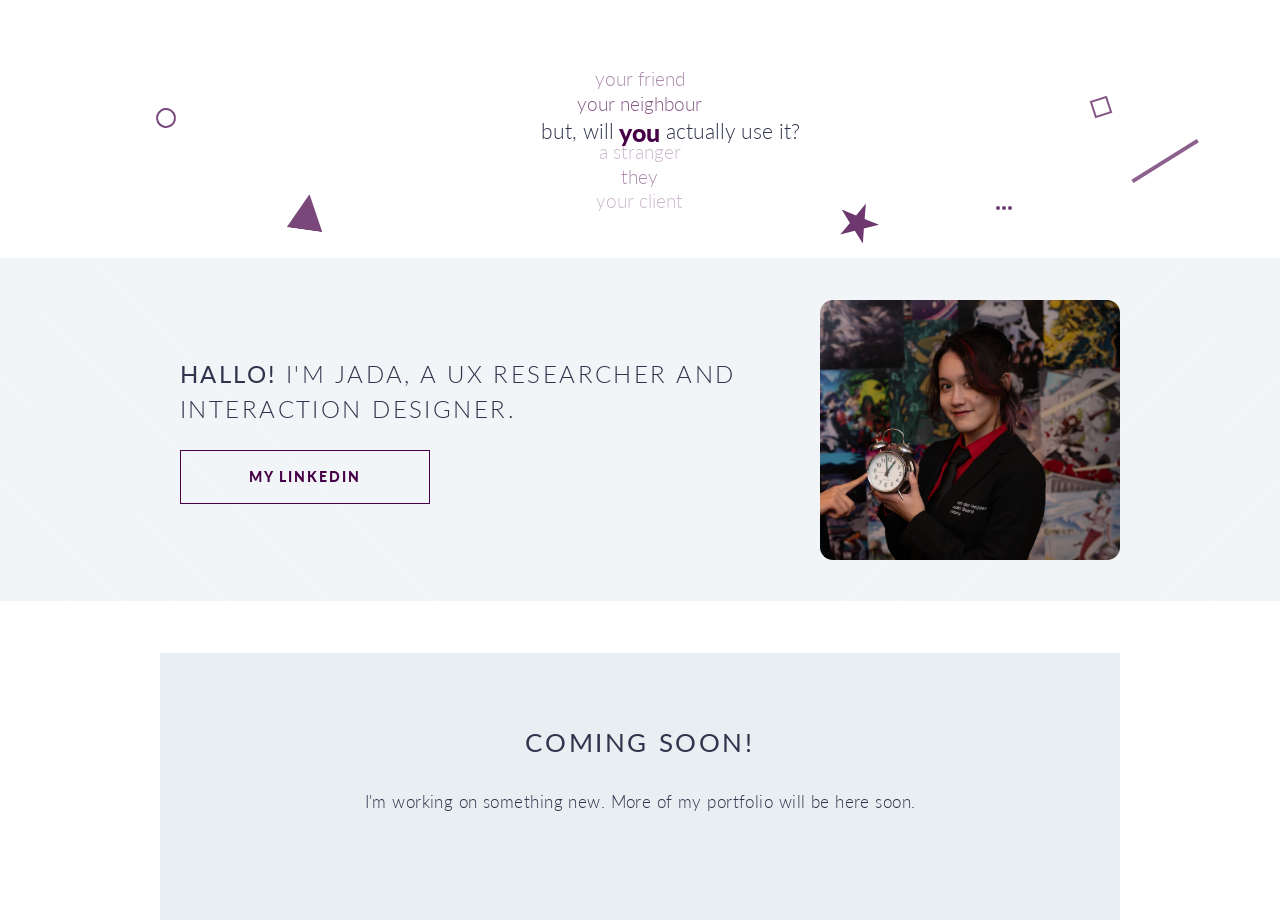
==== commit 30db6a43: "Fixed a case sensitive typo" ====
--- a/index.html
+++ b/index.html
@@ -49,7 +49,7 @@
 							</ul>
 						</div>
 						<div id="profile-picture" class="col-4 col-12-narrower">
-							<img src="images/jada-profile.jpg" alt="Jada van der Heijden" />
+							<img src="images/jada-profile.JPG" alt="Jada van der Heijden" />
 						</div>
 					</div>
 				</section>
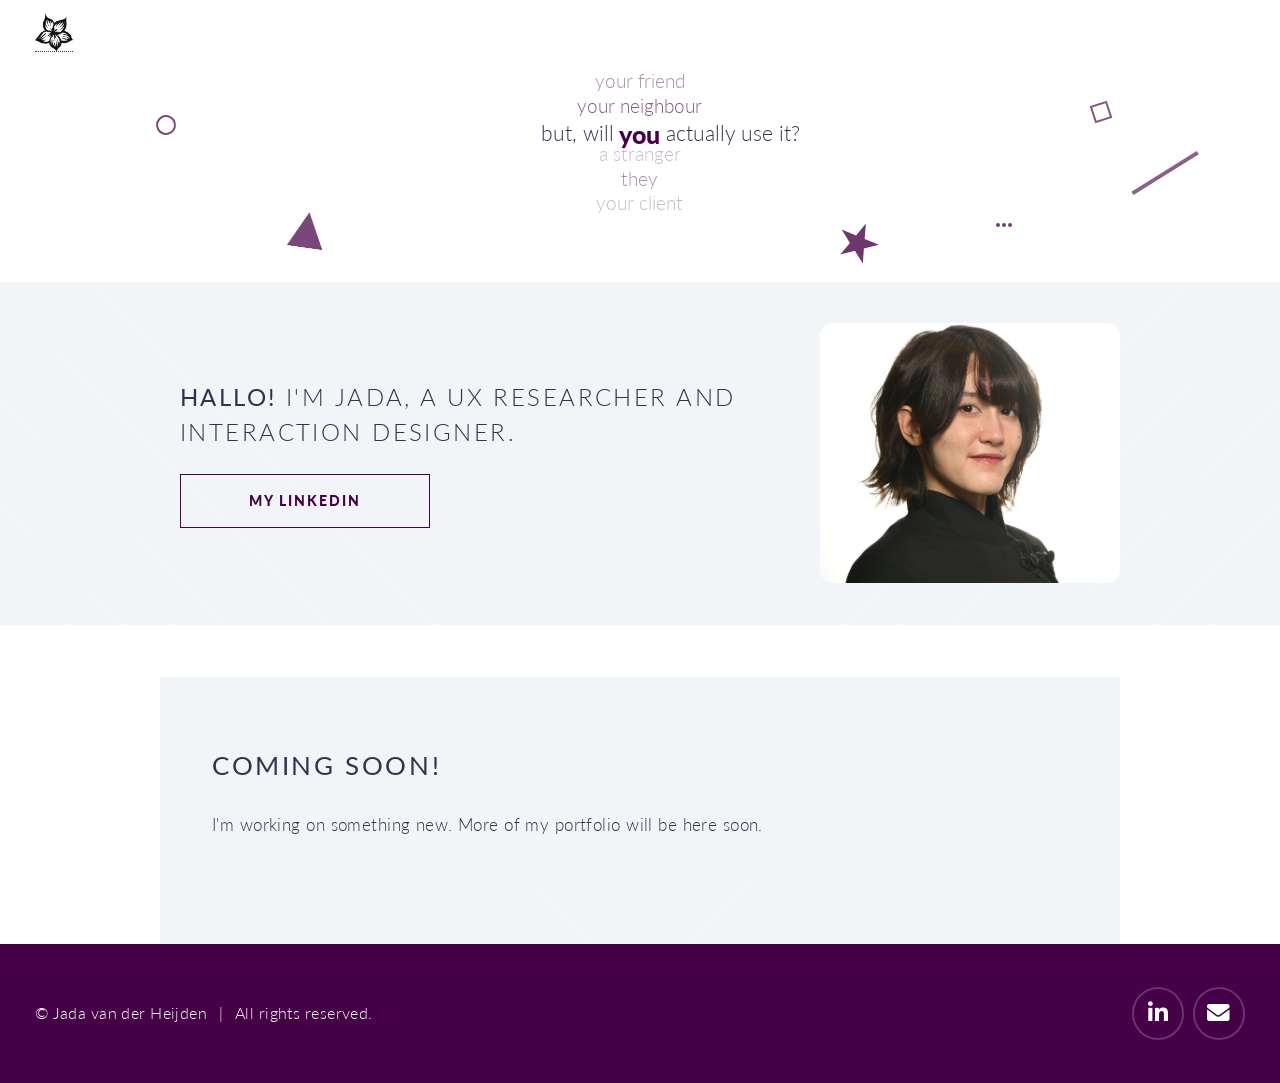
==== commit c1cb48fa: "Updated image, changed some backend stuff" ====
--- a/index.html
+++ b/index.html
@@ -1,18 +1,35 @@
 <!DOCTYPE HTML>
 <!--
 	Twenty by HTML5 UP (Customized for Jada van der Heijden)
-	Structure: Perspective Banner -> About Me -> Coming Soon
+	Structure: Dynamic Perspective Banner -> About Me -> Featured UX Case Studies
 -->
 <html>
 	<head>
-		<title>Jada van der Heijden: UX Researcher & Interaction Designer</title>
+		<title>Jada van der Heijden: UX researcher & Interaction designer</title>
 		<meta charset="utf-8" />
 		<meta name="viewport" content="width=device-width, initial-scale=1, user-scalable=no" />
 		<link rel="stylesheet" href="assets/css/main.css" />
 		<noscript><link rel="stylesheet" href="assets/css/noscript.css" /></noscript>
+		<script src="https://mcp.figma.com/mcp/html-to-design/capture.js" async></script>
 	</head>
 	<body class="index is-preload">
 		<div id="page-wrapper">
+
+			<!-- Header -->
+			<header id="header" class="site-header alt">
+				<a class="site-mark" href="index.html" aria-label="Jada van der Heijden home">
+					<img id="logo" src="images/logo.png" alt="Jada van der Heijden" />
+				</a>
+				<nav id="nav" aria-label="Main navigation">
+					<ul>
+						<li class="current"><a href="index.html">Home</a></li>
+						<li><a href="projects.html">Projects</a></li>
+						<li><a href="about.html">About</a></li>
+						<li><a href="fun.html">Creative</a></li>
+						<li><a href="mailto:jadavdheijden@gmail.com">Contact</a></li>
+					</ul>
+				</nav>
+			</header>
 
 			<!-- 1. Action / Hook Banner Section -->
 			<section id="banner">
@@ -25,7 +42,7 @@
 					<span class="hero-shape hero-shape--star"></span>
 				</div>
 				<div class="inner">
-					<div class="hero-tagline">
+					<header class="hero-tagline">
 						<div class="perspective-carousel" id="carouselContainer" aria-label="Different perspectives on who will use it">
 							<span class="perspective-word word-far" id="w0">your friend</span>
 							<span class="perspective-word word-mid" id="w1">your neighbour</span>
@@ -34,7 +51,7 @@
 							<span class="perspective-word word-mid" id="w4">they</span>
 							<span class="perspective-word word-far" id="w5">your child</span>
 						</div>
-					</div>
+					</header>
 				</div>
 			</section>
 
@@ -43,23 +60,53 @@
 				<section class="wrapper style2 special-alt home-about">
 					<div class="row gtr-50 container aln-middle">
 						<div class="col-8 col-12-narrower">
-							<h2><strong>Hallo!</strong> I'm Jada, a UX researcher and interaction designer.</h2>
-							<ul class="buttons">
-								<li><a href="https://www.linkedin.com/in/jadavdheijden" class="button">My LinkedIn</a></li>
-							</ul>
+							<header>
+								<h2><strong>Hallo!</strong> I'm Jada, a UX researcher and interaction designer.</h2>
+							</header>
+							<footer>
+								<ul class="buttons">
+									<li><a href="https://www.linkedin.com/in/jadavdheijden" class="button">My LinkedIn</a></li>
+								</ul>
+							</footer>
 						</div>
 						<div id="profile-picture" class="col-4 col-12-narrower">
-							<img src="images/jada-profile.JPG" alt="Jada van der Heijden" />
+							<img src="images/jada-picture.jpg" alt="Jada van der Heijden" />
 						</div>
 					</div>
 				</section>
 
-				<section class="wrapper style3 container special">
-					<h2><strong>Coming soon!</strong></h2>
-					<p>I'm working on something new. More of my portfolio will be here soon.</p>
+				<!-- Coming Soon Section -->
+				<section class="wrapper style2 container">
+					<div class="row gtr-50 container">
+						<div class="col-12">
+							<header>
+								<h2><strong>Coming soon!</strong></h2>
+								<p>I'm working on something new. More of my portfolio will be here soon.</p>
+							</header>
+						</div>
+					</div>
 				</section>
 
 			</article>
+
+			<!-- Footer -->
+			<footer id="footer" class="footer-figma">
+				<div class="footer-left">
+					<p class="footer-copyright">
+						<span>© Jada van der Heijden</span>
+						<span class="footer-divider">|</span>
+						<span>All rights reserved.</span>
+					</p>
+				</div>
+				<div class="footer-right">
+					<a href="https://www.linkedin.com/in/jadavdheijden" class="footer-icon-link" aria-label="LinkedIn">
+						<i class="icon brands fa-linkedin-in"></i>
+					</a>
+					<a href="mailto:jadavdheijden@gmail.com" class="footer-icon-link" aria-label="Email">
+						<i class="icon solid fa-envelope"></i>
+					</a>
+				</div>
+			</footer>
 
 		</div>
 
--- a/assets/css/main.css
+++ b/assets/css/main.css
@@ -2559,10 +2559,9 @@
 
 			#banner .inner header {
 				display: inline-block;
-				border-bottom: solid 2px;
-				border-top: solid 2px;
+				border: 0;
 				margin: 0 0 2em 0;
-				padding: 3px 0 3px 0;
+				padding: 0;
 			}
 
 				#banner .inner header h2 {
@@ -3513,8 +3512,7 @@
 	}
 
 		body.index #header.alt.site-header nav {
-			right: auto;
-			top: auto;
+			display: none;
 		}
 
 		body.index #header.alt.site-header #logo {
@@ -4573,3 +4571,221 @@
 		.creative-work.tall { height: 14em; }
 		.creative-work figcaption { font-size: 0.72em; opacity: 1; padding: 0.7em; }
 	}
+
+	/* Project Highlights Section (Figma Design) */
+	.project-highlights {
+		background: #fff !important;
+		padding: 3em 0 !important;
+	}
+
+	.project-highlights .major {
+		margin-bottom: 2em;
+	}
+
+	.project-highlights .major h2 {
+		text-transform: uppercase;
+		letter-spacing: 0.08em;
+		color: #30344d;
+	}
+
+	.project-grid-container {
+		display: flex;
+		justify-content: center;
+		margin-bottom: 2em;
+	}
+
+	.project-grid {
+		display: grid;
+		grid-template-columns: repeat(2, 1fr);
+		gap: 40px;
+		width: 100%;
+		max-width: 1349px;
+	}
+
+	.project-card {
+		display: flex;
+		flex-direction: column;
+		background: #fff;
+		border: none;
+		transition: none;
+		gap: 1.5em;
+		padding: 0;
+	}
+
+	.project-card:hover {
+		transform: none;
+		box-shadow: none;
+	}
+
+	.project-card:hover .project-cover a {
+		transform: scale(1.05);
+	}
+
+	.project-cover {
+		width: 100%;
+		height: 300px;
+		background: #fff;
+		flex-shrink: 0;
+		border: 2px solid #460047;
+		overflow: hidden;
+		position: relative;
+	}
+
+	.project-cover a {
+		display: block;
+		width: 100%;
+		height: 100%;
+		background-size: cover;
+		background-position: center;
+		transition: transform 0.3s ease-in-out;
+	}
+
+	.project-description {
+		padding: 0;
+		display: flex;
+		flex-direction: row;
+		align-items: center;
+		justify-content: space-between;
+		gap: 2em;
+		flex: 1;
+		width: 100%;
+	}
+
+	.project-description h4 {
+		font-size: 24px;
+		font-family: 'Lato', sans-serif;
+		font-weight: 400;
+		color: #460047;
+		text-transform: uppercase;
+		letter-spacing: 0.08em;
+		margin: 0;
+		padding: 0;
+		flex-shrink: 0;
+	}
+
+	.project-meta {
+		margin: 0;
+		padding: 0;
+		font-size: 18.667px;
+		font-family: 'Lato', sans-serif;
+		font-weight: 300;
+		font-style: italic;
+		color: #460047;
+		flex-shrink: 0;
+		white-space: nowrap;
+	}
+
+	.project-meta strong {
+		font-weight: 400;
+		font-style: normal;
+		margin-right: 0.25em;
+		display: inline;
+	}
+
+	.project-meta em {
+		font-style: normal;
+		display: inline;
+	}
+
+	/* Divider Section */
+	.divider-section {
+		padding: 2em 0;
+		display: flex;
+		justify-content: center;
+		align-items: center;
+		background: #fff;
+	}
+
+	.divider-line {
+		width: 90%;
+		max-width: 1200px;
+		height: 1px;
+		border-top: 1px dashed #b8b4c8;
+		position: relative;
+	}
+
+	.divider-line::before,
+	.divider-line::after {
+		content: '';
+		position: absolute;
+		top: -4px;
+		width: 8px;
+		height: 8px;
+		border-left: 1px solid #8b7b9e;
+		border-top: 1px solid #8b7b9e;
+	}
+
+	.divider-line::before {
+		left: 2%;
+	}
+
+	.divider-line::after {
+		right: 2%;
+	}
+
+	/* Figma Footer Styling */
+	.footer-figma {
+		background-color: #460047 !important;
+		color: white;
+		display: flex;
+		align-items: center;
+		justify-content: center;
+		padding: 1em 5em;
+		width: 100%;
+		gap: 2em;
+	}
+
+	.footer-left {
+		flex: 1 0 auto;
+		display: flex;
+		justify-content: flex-start;
+	}
+
+	.footer-copyright {
+		margin: 0;
+		font-family: 'Lato', sans-serif;
+		font-weight: 300;
+		font-size: 0.9em;
+		color: white;
+		display: flex;
+		gap: 0.5em;
+		align-items: center;
+	}
+
+	.footer-divider {
+		color: white;
+		margin: 0 0.25em;
+	}
+
+	.footer-right {
+		flex: 1 0 auto;
+		display: flex;
+		justify-content: flex-end;
+		gap: 0.5em;
+		flex-wrap: wrap;
+		align-items: center;
+	}
+
+	.footer-icon-link {
+		display: flex;
+		align-items: center;
+		justify-content: center;
+		width: 52.5px;
+		height: 52.5px;
+		border-radius: 52.5px;
+		background-color: #460047;
+		color: white;
+		text-decoration: none;
+		transition: transform 0.3s ease, box-shadow 0.3s ease;
+		border: 2px solid rgba(255, 255, 255, 0.2);
+	}
+
+	.footer-icon-link:hover {
+		transform: translateY(-2px);
+		box-shadow: 0 4px 12px rgba(255, 255, 255, 0.2);
+	}
+
+	.footer-icon-link i {
+		font-size: 1.3em;
+		color: white;
+	}
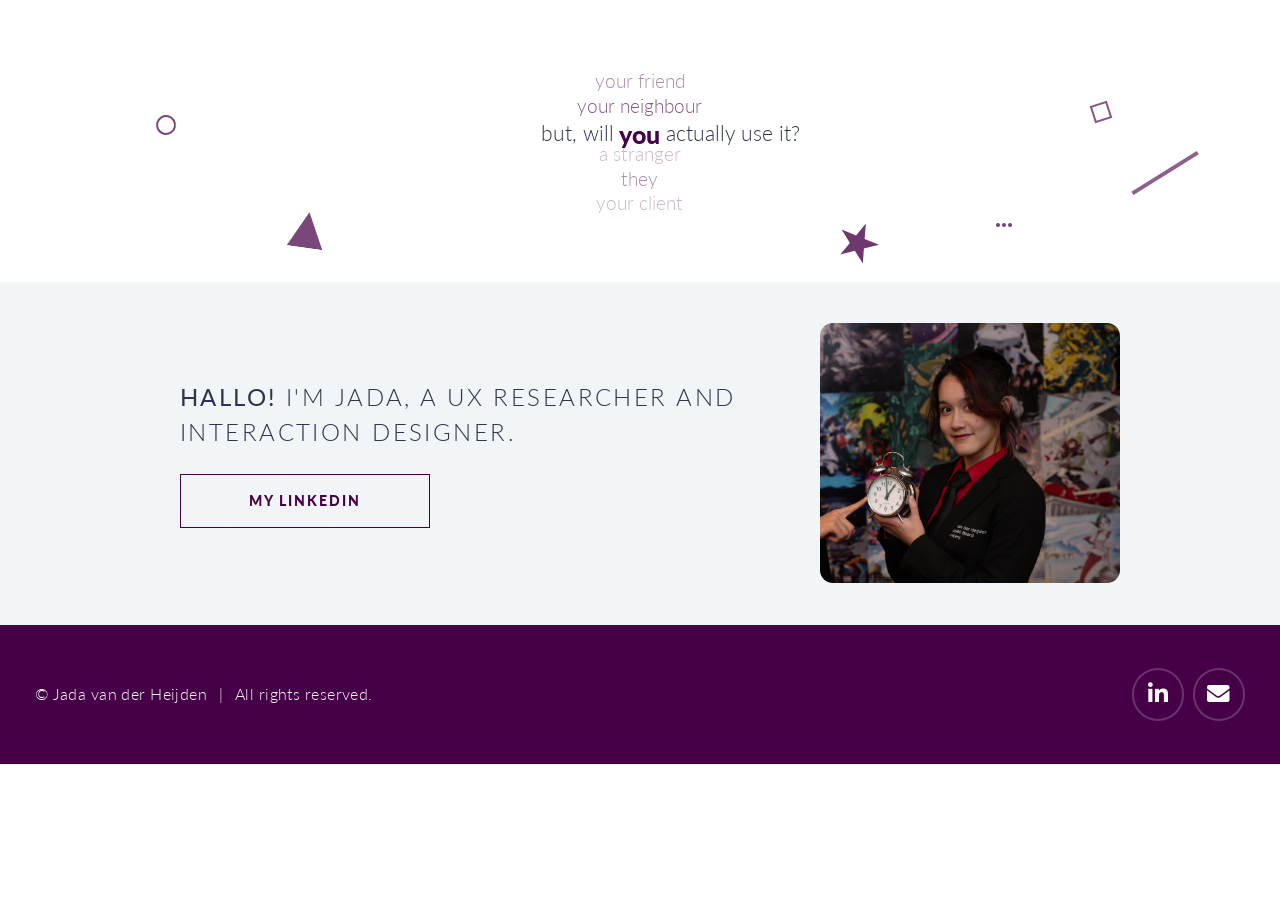
==== commit 23bb9169: "Fixed menu" ====
--- a/index.html
+++ b/index.html
@@ -5,7 +5,7 @@
 -->
 <html>
 	<head>
-		<title>Jada van der Heijden: UX researcher & Interaction designer</title>
+		<title>Jada van der Heijden — UX Researcher & Interaction Designer</title>
 		<meta charset="utf-8" />
 		<meta name="viewport" content="width=device-width, initial-scale=1, user-scalable=no" />
 		<link rel="stylesheet" href="assets/css/main.css" />
@@ -16,7 +16,7 @@
 		<div id="page-wrapper">
 
 			<!-- Header -->
-			<header id="header" class="site-header alt">
+			<!--header id="header" class="site-header alt">
 				<a class="site-mark" href="index.html" aria-label="Jada van der Heijden home">
 					<img id="logo" src="images/logo.png" alt="Jada van der Heijden" />
 				</a>
@@ -29,7 +29,7 @@
 						<li><a href="mailto:jadavdheijden@gmail.com">Contact</a></li>
 					</ul>
 				</nav>
-			</header>
+			</header-->
 
 			<!-- 1. Action / Hook Banner Section -->
 			<section id="banner">
@@ -70,19 +70,7 @@
 							</footer>
 						</div>
 						<div id="profile-picture" class="col-4 col-12-narrower">
-							<img src="images/jada-picture.jpg" alt="Jada van der Heijden" />
-						</div>
-					</div>
-				</section>
-
-				<!-- Coming Soon Section -->
-				<section class="wrapper style2 container">
-					<div class="row gtr-50 container">
-						<div class="col-12">
-							<header>
-								<h2><strong>Coming soon!</strong></h2>
-								<p>I'm working on something new. More of my portfolio will be here soon.</p>
-							</header>
+							<img src="images/jada-profile.JPG" alt="Jada van der Heijden" />
 						</div>
 					</div>
 				</section>
--- a/assets/css/main.css
+++ b/assets/css/main.css
@@ -3512,7 +3512,8 @@
 	}
 
 		body.index #header.alt.site-header nav {
-			display: none;
+			right: auto;
+			top: auto;
 		}
 
 		body.index #header.alt.site-header #logo {
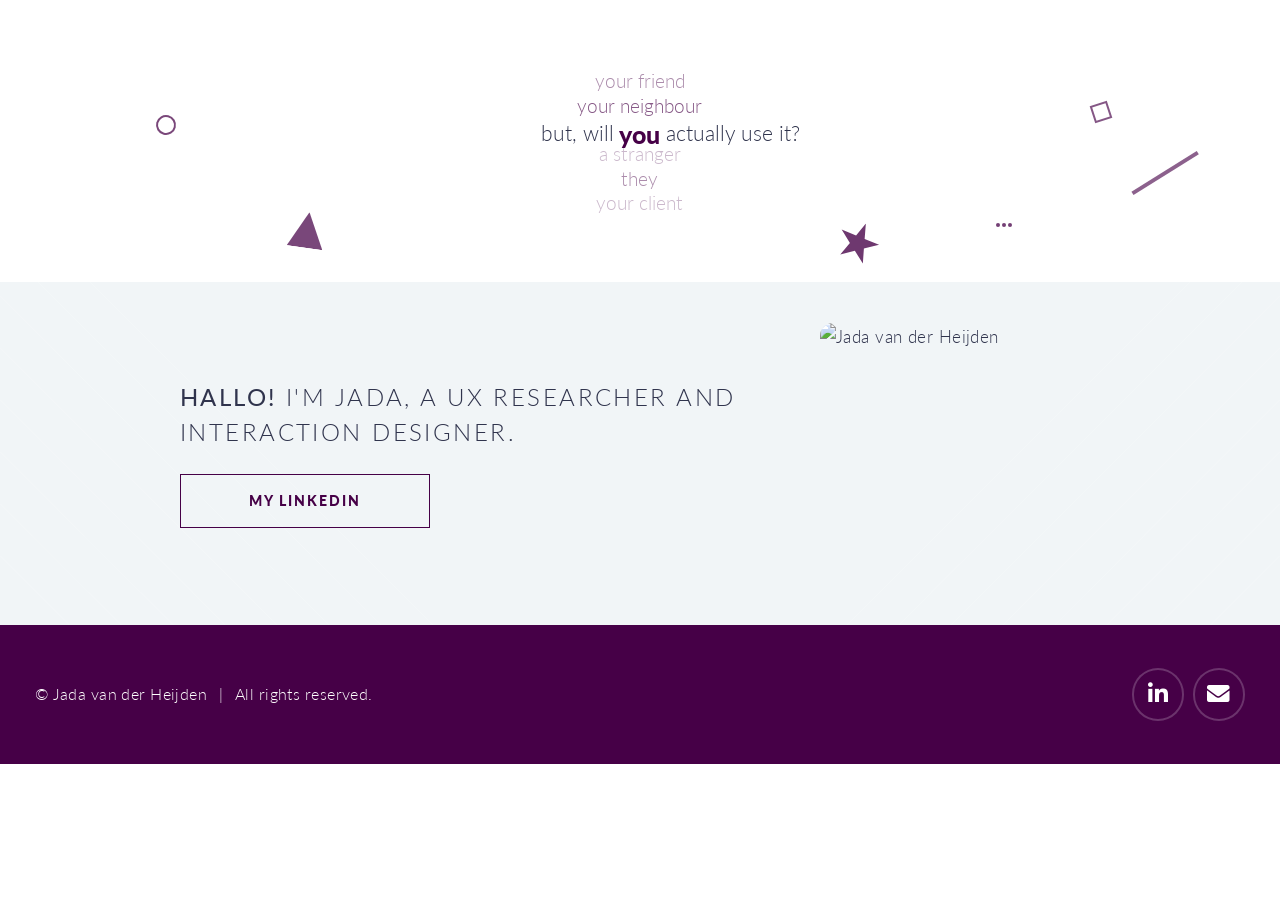
==== commit 79d6ece4: "Fix image filename case in profile picture" ====
--- a/index.html
+++ b/index.html
@@ -1,11 +1,10 @@
 <!DOCTYPE HTML>
 <!--
 	Twenty by HTML5 UP (Customized for Jada van der Heijden)
-	Structure: Dynamic Perspective Banner -> About Me -> Featured UX Case Studies
 -->
 <html>
 	<head>
-		<title>Jada van der Heijden — UX Researcher & Interaction Designer</title>
+		<title>JvdH: Home</title>
 		<meta charset="utf-8" />
 		<meta name="viewport" content="width=device-width, initial-scale=1, user-scalable=no" />
 		<link rel="stylesheet" href="assets/css/main.css" />
@@ -25,7 +24,7 @@
 						<li class="current"><a href="index.html">Home</a></li>
 						<li><a href="projects.html">Projects</a></li>
 						<li><a href="about.html">About</a></li>
-						<li><a href="fun.html">Creative</a></li>
+						<li><a href="fun.html">Fun</a></li>
 						<li><a href="mailto:jadavdheijden@gmail.com">Contact</a></li>
 					</ul>
 				</nav>
@@ -70,7 +69,7 @@
 							</footer>
 						</div>
 						<div id="profile-picture" class="col-4 col-12-narrower">
-							<img src="images/jada-profile.JPG" alt="Jada van der Heijden" />
+							<img src="images/jada-profile.jpg" alt="Jada van der Heijden" />
 						</div>
 					</div>
 				</section>
@@ -109,4 +108,4 @@
 		<script src="assets/js/main.js"></script>
 
 	</body>
-</html>+</html>
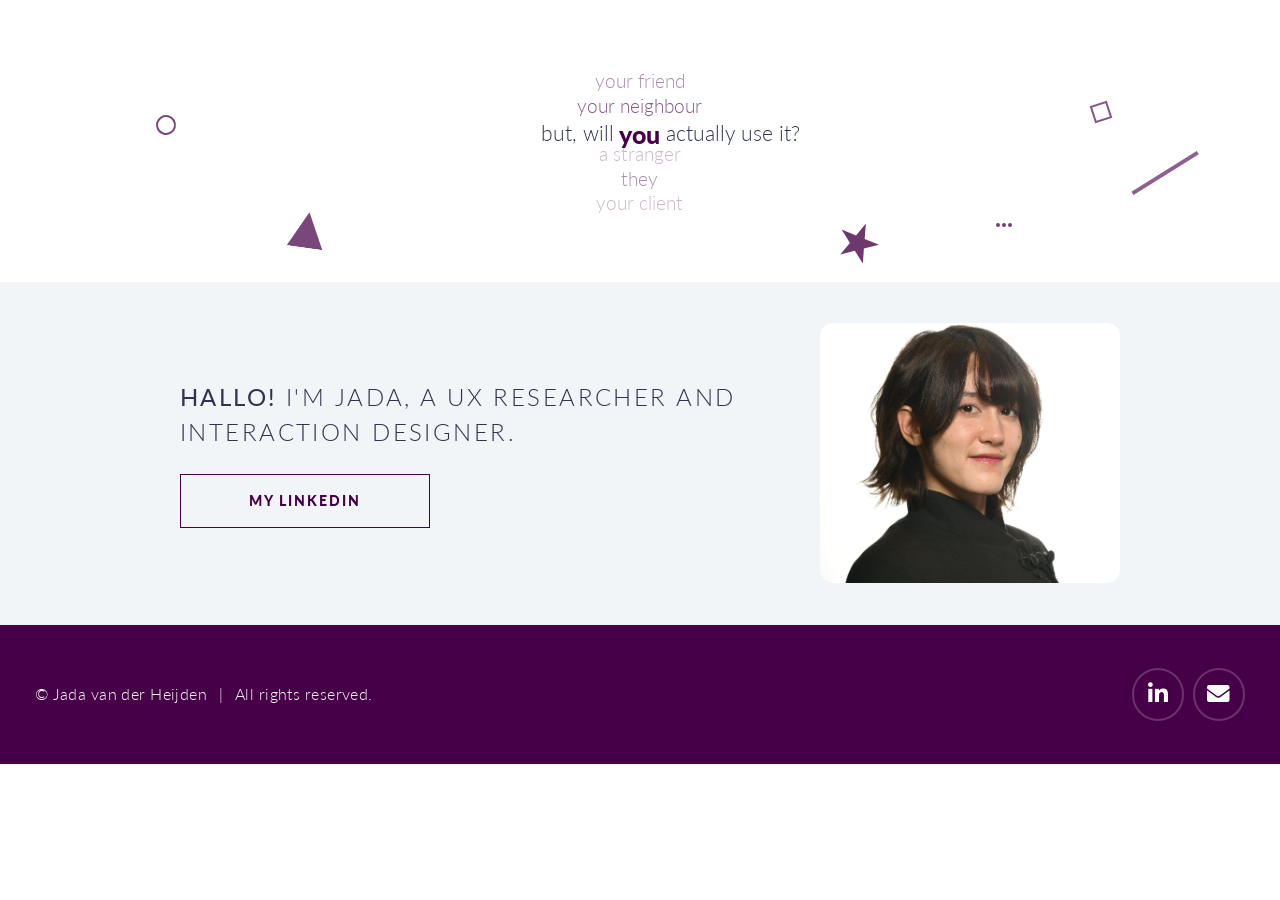
==== commit 9aa23f97: "Update profile picture source in index.html" ====
--- a/index.html
+++ b/index.html
@@ -69,7 +69,7 @@
 							</footer>
 						</div>
 						<div id="profile-picture" class="col-4 col-12-narrower">
-							<img src="images/jada-profile.jpg" alt="Jada van der Heijden" />
+							<img src="images/jada-picture.jpg" alt="Jada van der Heijden" />
 						</div>
 					</div>
 				</section>
